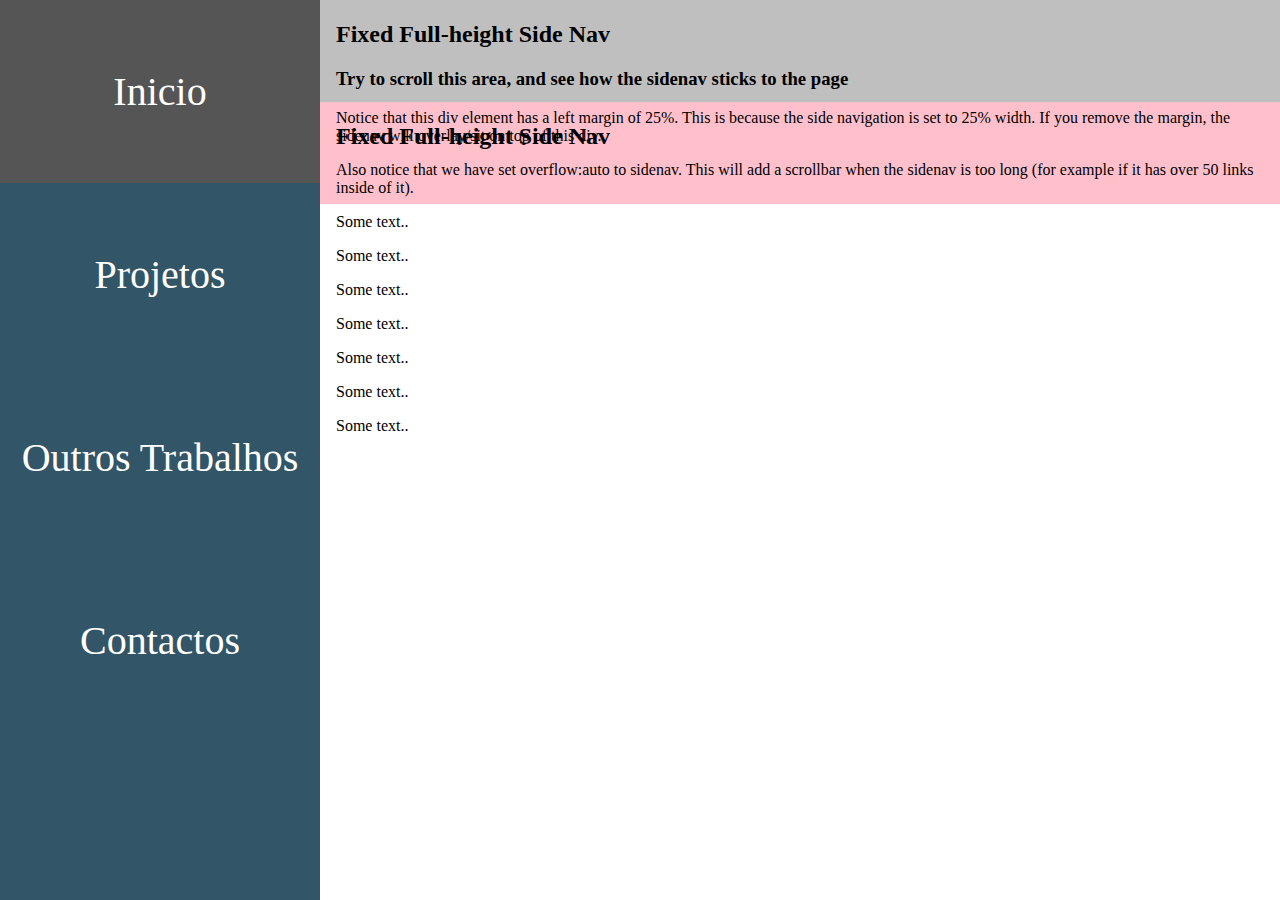
==== Porto_GGM/index.html @ 13133c14 "Teste do Conteudo" ====
<!DOCTYPE html>
<html>
<head>
    <meta charset="utf-8">
    <meta http-equiv="X-UA-Compatible">
    <meta name="viewport" content="width=device-width, initial-scale=1">

    <title>Portofolio</title>
    <link rel="stylesheet" href="PortoCSS.css">

    <link rel="icon" type="image/x-icon" href="\Portfolio_GGM\Porto_GGM\Porto_assets\Icone\Porto_Icon.ico">

    
    
</head>


    <body>

        
      
        <ul>
            <li><a href="#inicio">Inicio</a></li>
            <li><a href="#projetos">Projetos</a></li>
            <li><a href="#trabalho">Outros Trabalhos</a></li>
            <li><a href="#contactos">Contactos</a></li>
            
        </ul>

        <div>
            <h2>Fixed Full-height Side Nav</h2>
            <h3>Try to scroll this area, and see how the sidenav sticks to the page</h3>
            <p>Notice that this div element has a left margin of 25%. This is because the side navigation is set to 25% width. If you remove the margin, the sidenav will overlay/sit on top of this div.</p>
            <p>Also notice that we have set overflow:auto to sidenav. This will add a scrollbar when the sidenav is too long (for example if it has over 50 links inside of it).</p>
            <p>Some text..</p>
            <p>Some text..</p>
            <p>Some text..</p>
            <p>Some text..</p>
            <p>Some text..</p>
            <p>Some text..</p>
            <p>Some text..</p>

          </div>




          <div id="Ola">
            <h2>Fixed Full-height Side Nav</h2>
            

          </div>

          <!-- <div class="flex-container">
            <div>doajdadjjjjjjjjjjjjjjjjjjjjjjjjjjjjjjjjjjjjjjjjjjjjjj
                
                

            </div>
            <div>2</div>
            <div>3</div>  
          </div> -->
          



    </body>

</html>
---- Porto_GGM/PortoCSS.css ----
body {
    margin: 0;
  }
  

ul {
    list-style-type: none;
    margin: 0;
    padding: 0;
    width: 25%;
    background-color: #325567;
    position: fixed; 
    height: 110%; 
    overflow: auto;
  }
  
  li{
size: 1000px;

  }

  li a {
    display: block;
    color: #ffffff;
    padding: 68px 16px;
    text-decoration: none;
    font-family: 'Azonix';
    font-size: 40px;
    text-align: center;
    /* width: 200px;
    height: 150px; */
    
  }
  

  li a:hover:not(.active) {
    background-color: #555;
    color: white;
  }

  div {
    margin-left:25%;
    padding:1px 16px;
    height:100px;
    background-color: #bfbfbf;


  }

  #Ola{
    background-color: pink;
    
      z-index: 9;
      
      
    
  }


  
/* .flex-container {
  

    display: flex; 
  justify-content: center;
  align-items: center;
   height: 200px; 
  
    
  display: flex;
  flex-direction: column;
}

.flex-container > div {
  background-color: #f1f1f1;
  width: 700px;
  height: 300px;
  margin: 10px;
  text-align: center;
  line-height: 75px;
  font-size: 30px;
}

 */
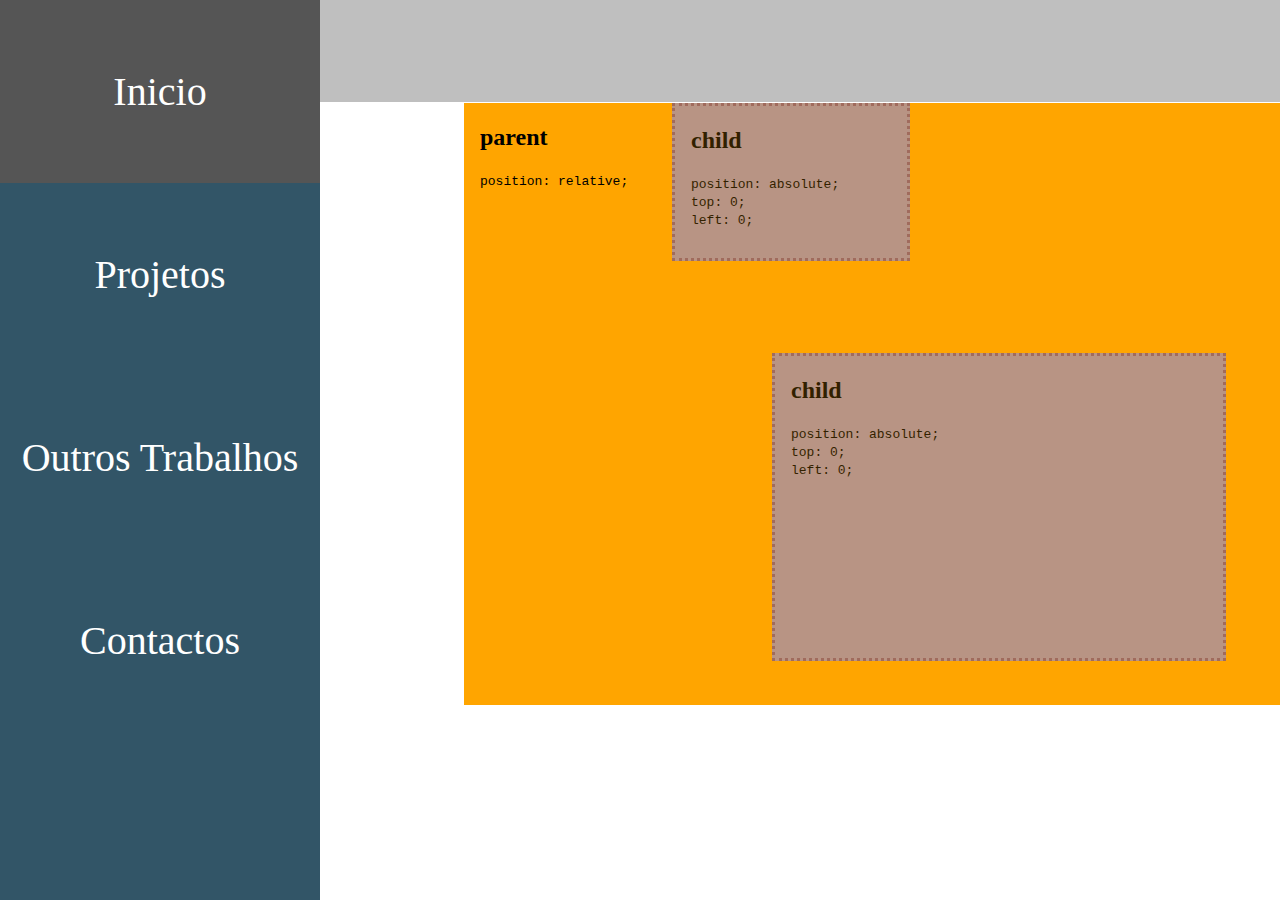
==== commit d8fbe2bb: "Nada de especial" ====
--- a/Porto_GGM/index.html
+++ b/Porto_GGM/index.html
@@ -28,6 +28,32 @@
         </ul>
 
         <div>
+
+          <div class="parent">
+            <h2>parent</h2>
+            <code>position: relative;</code>
+            <div class="child">
+              <h2>child</h2>
+                <code>position: absolute;</code><br>
+                <code>top: 0;</code><br>
+                <code>left: 0;</code><br>
+            </div>
+            
+            <div class="child-2">
+              <h2>child</h2>
+                <code>position: absolute;</code><br>
+                <code>top: 0;</code><br>
+                <code>left: 0;</code><br>
+            </div>
+
+
+
+
+            
+          
+          </div>
+            
+          <!-- </div>
             <h2>Fixed Full-height Side Nav</h2>
             <h3>Try to scroll this area, and see how the sidenav sticks to the page</h3>
             <p>Notice that this div element has a left margin of 25%. This is because the side navigation is set to 25% width. If you remove the margin, the sidenav will overlay/sit on top of this div.</p>
@@ -50,7 +76,7 @@
             
 
           </div>
-
+ -->
           <!-- <div class="flex-container">
             <div>doajdadjjjjjjjjjjjjjjjjjjjjjjjjjjjjjjjjjjjjjjjjjjjjjj
                 
--- a/Porto_GGM/PortoCSS.css
+++ b/Porto_GGM/PortoCSS.css
@@ -57,6 +57,57 @@
   }
 
 
+  .child {
+    opacity: 0.8;
+    height: 150px;
+    background: #a790a5;
+    border: 3px dotted #895d75;
+    width: 200px;
+    position: absolute;
+    top: 0;
+    left: 0;
+  }
+  
+
+  .child-2 {
+    opacity: 0.8;
+    height: 300px;
+    background: #a790a5;
+    border: 3px dotted #895d75;
+    position: absolute;
+    top: 250px;
+    left: 100px;
+    width: 50%;
+    bottom: 10px;
+  }
+  
+  .parent {
+    position: absolute;
+    background: orange;
+    width: 800px;
+    margin: 8vw 10vw;
+    height: 600px;
+    border: 5px #895d75;
+  }
+
+
+
+
+
+
+
+
+
+
+
+
+
+
+
+
+
+
+
   
 /* .flex-container {
   
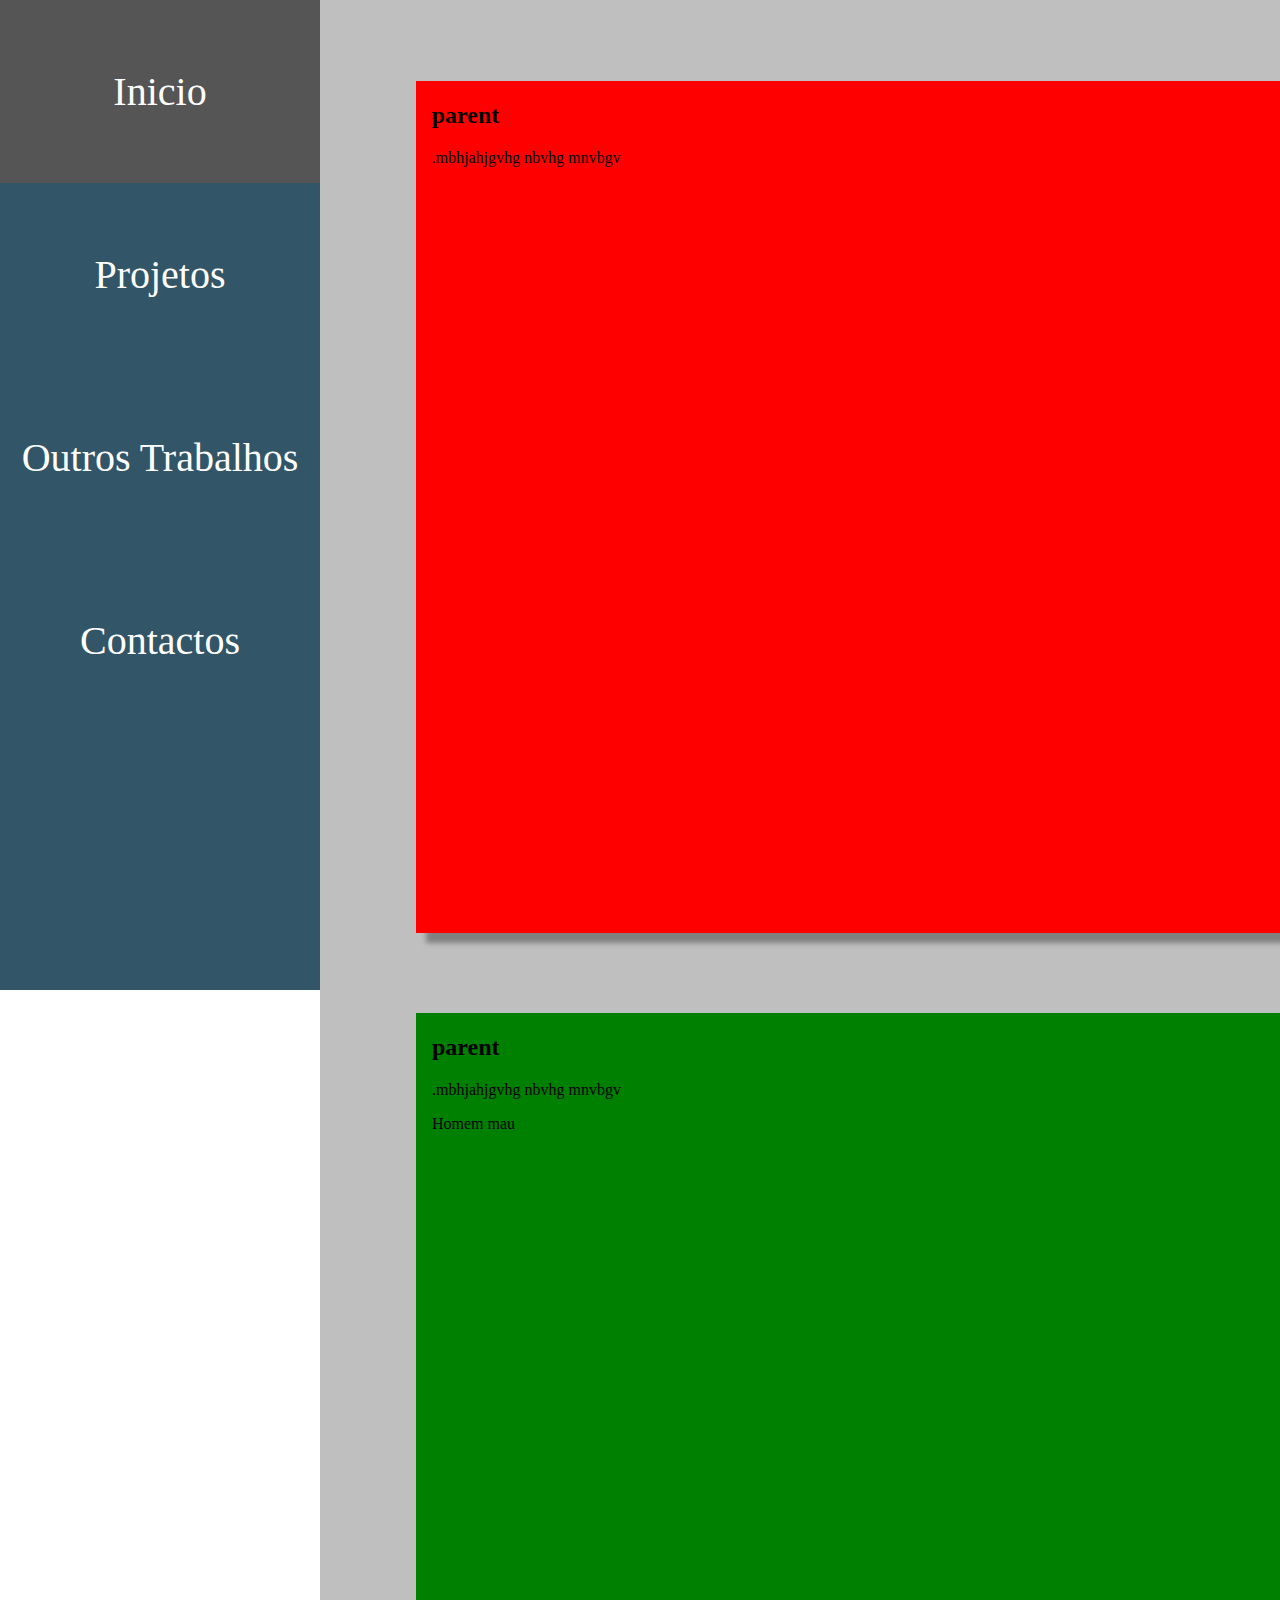
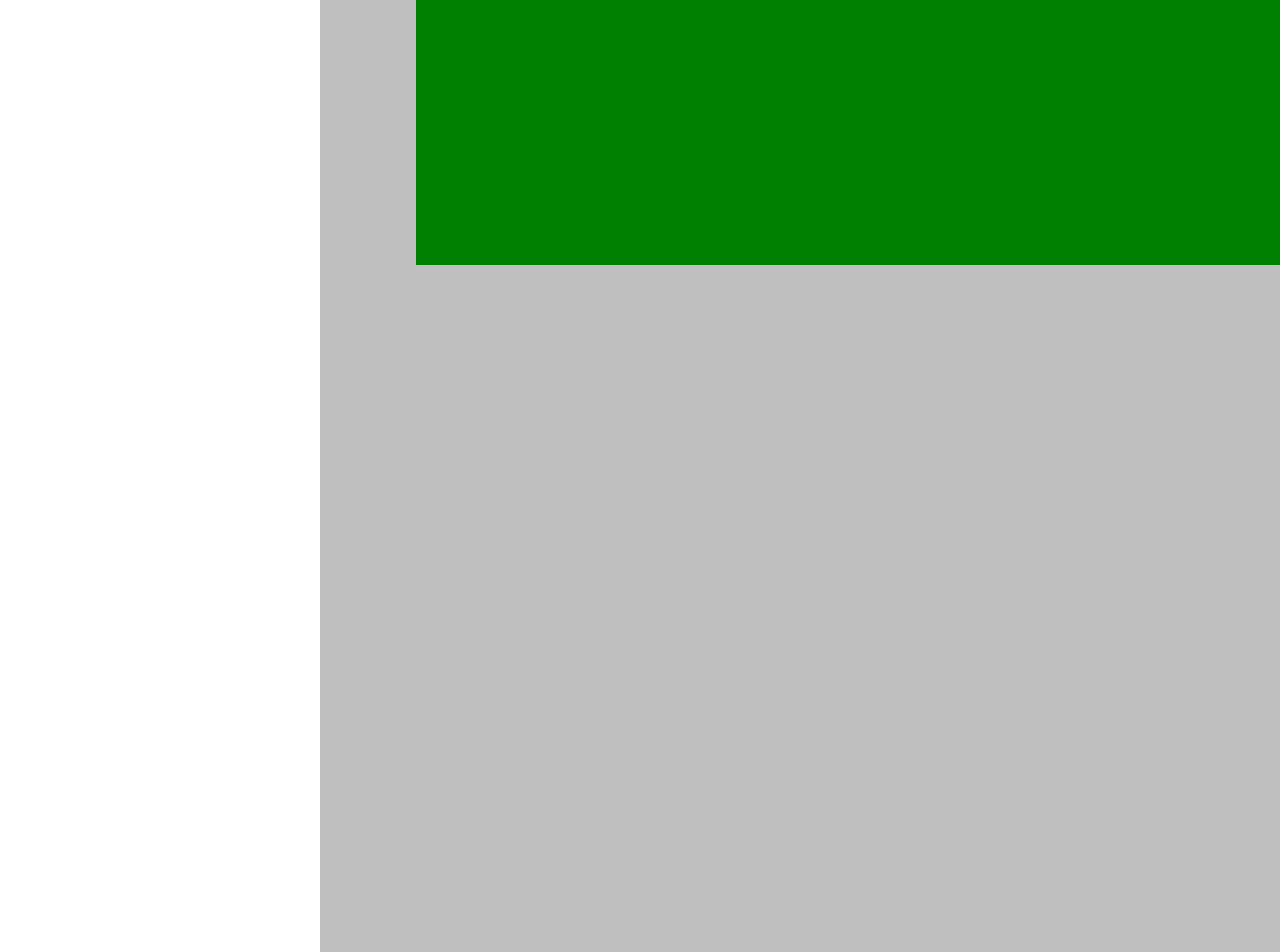
==== commit b0e5a19f: "conclusão de um tarefa" ====
--- a/Porto_GGM/index.html
+++ b/Porto_GGM/index.html
@@ -27,32 +27,56 @@
             
         </ul>
 
-        <div>
+        <div>  <!-- fundo do lado direito -->
 
           <div class="parent">
             <h2>parent</h2>
-            <code>position: relative;</code>
-            <div class="child">
-              <h2>child</h2>
-                <code>position: absolute;</code><br>
-                <code>top: 0;</code><br>
-                <code>left: 0;</code><br>
+
+          
+            
+            
+            <p> .mbhjahjgvhg nbvhg mnvbgv</p>
+        
+                
+          </div>
+          
+
+          <div id="campo">
+            <h2>parent</h2>
+
+            
+
+
+
+
+            <p> .mbhjahjgvhg nbvhg mnvbgv</p>
+            <p>Homem mau</p>
+
+
+
+        
+  
             </div>
-            
-            <div class="child-2">
-              <h2>child</h2>
-                <code>position: absolute;</code><br>
-                <code>top: 0;</code><br>
-                <code>left: 0;</code><br>
-            </div>
+
+
+
+
+
+
+
+
+
+
+
+          </div>
 
 
 
 
             
           
-          </div>
-            
+
+
           <!-- </div>
             <h2>Fixed Full-height Side Nav</h2>
             <h3>Try to scroll this area, and see how the sidenav sticks to the page</h3>
@@ -88,8 +112,9 @@
           </div> -->
           
 
+      
+
 
 
     </body>
-
 </html>
--- a/Porto_GGM/PortoCSS.css
+++ b/Porto_GGM/PortoCSS.css
@@ -41,9 +41,8 @@
   div {
     margin-left:25%;
     padding:1px 16px;
-    height:100px;
+    height: 2550px;
     background-color: #bfbfbf;
-
 
   }
 
@@ -82,19 +81,30 @@
   }
   
   .parent {
-    position: absolute;
-    background: orange;
-    width: 800px;
-    margin: 8vw 10vw;
-    height: 600px;
+    position: relative;
+    background: red;
+    width: 1200px;
+    margin: 80px 80px;
+    height: 850px;
     border: 5px #895d75;
+    box-shadow: 10px 10px 5px grey;
   }
 
 
 
 
+#campo{
+  
+  position: relative;
+    background: green;
+    width: 1200px;
+    margin: 80px 80px;
+    height: 850px;
+    border: 5px #895d75;
 
 
+
+}
 
 
 
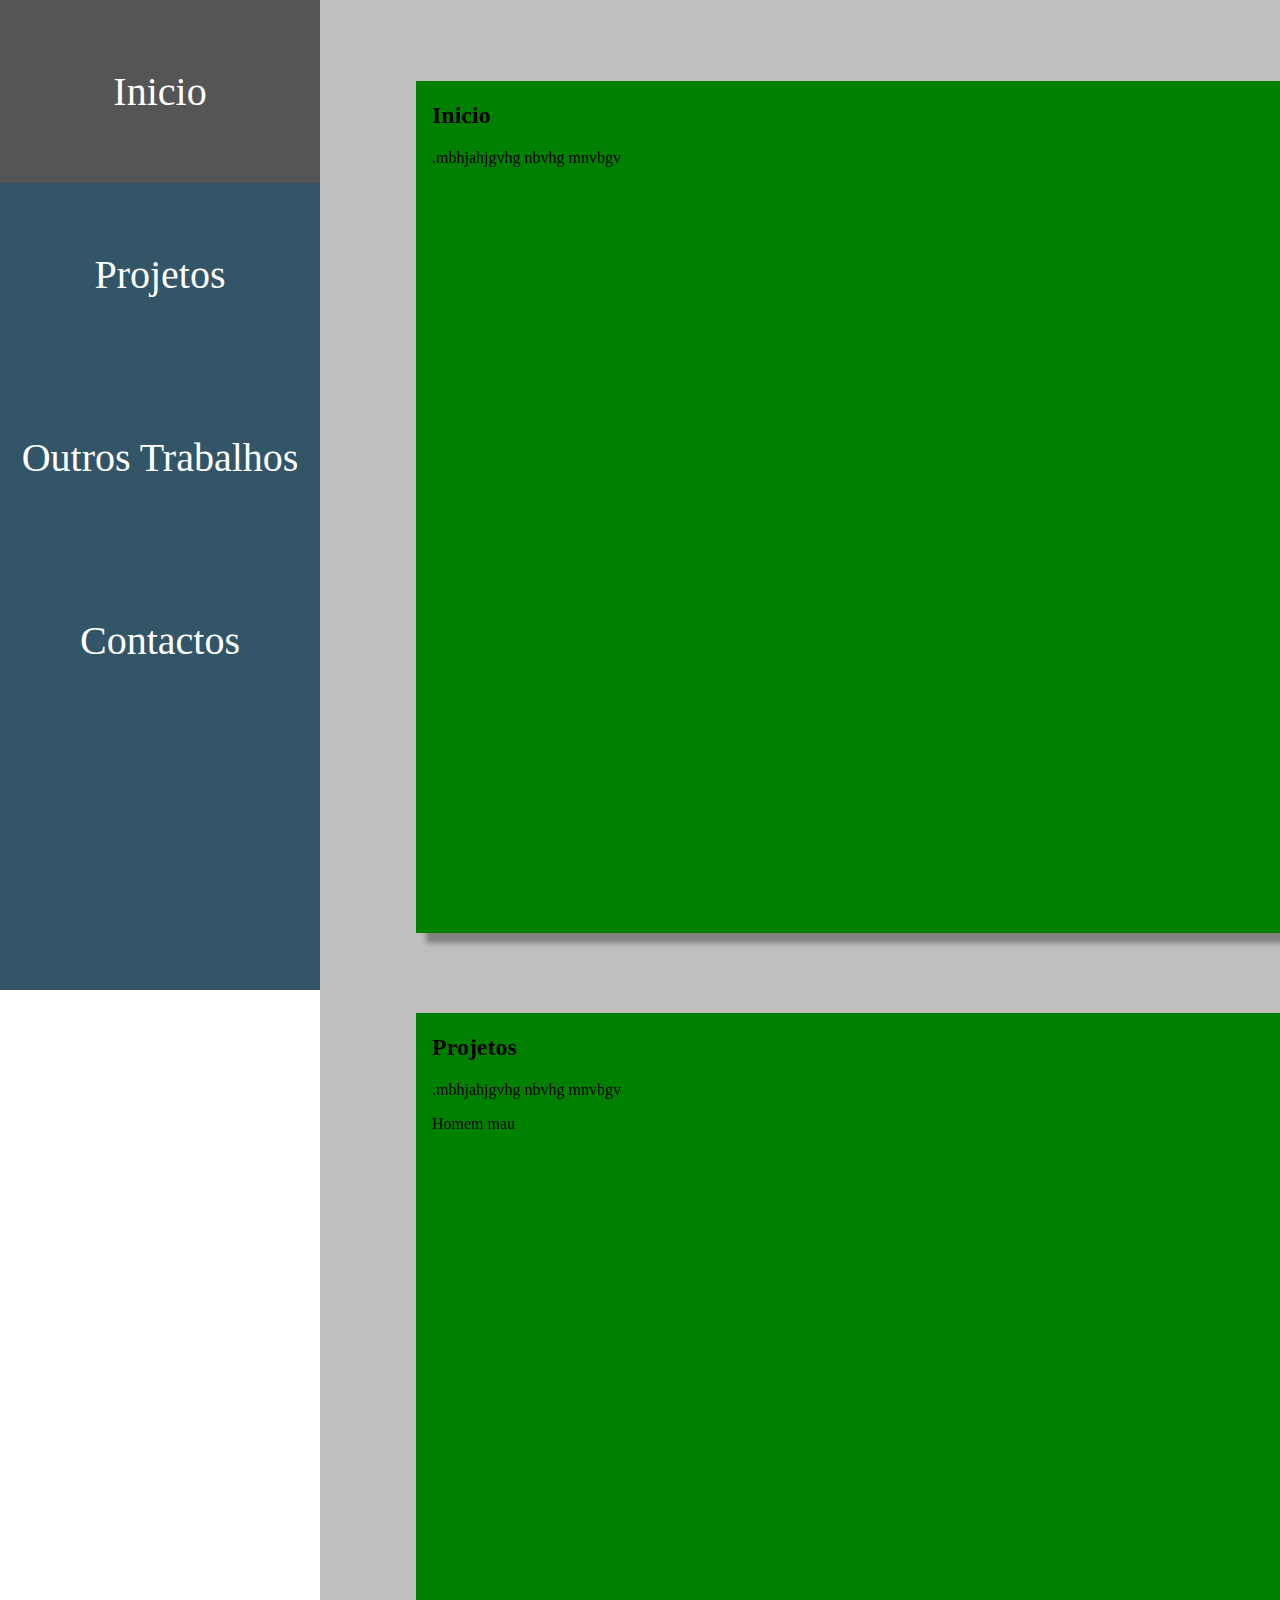
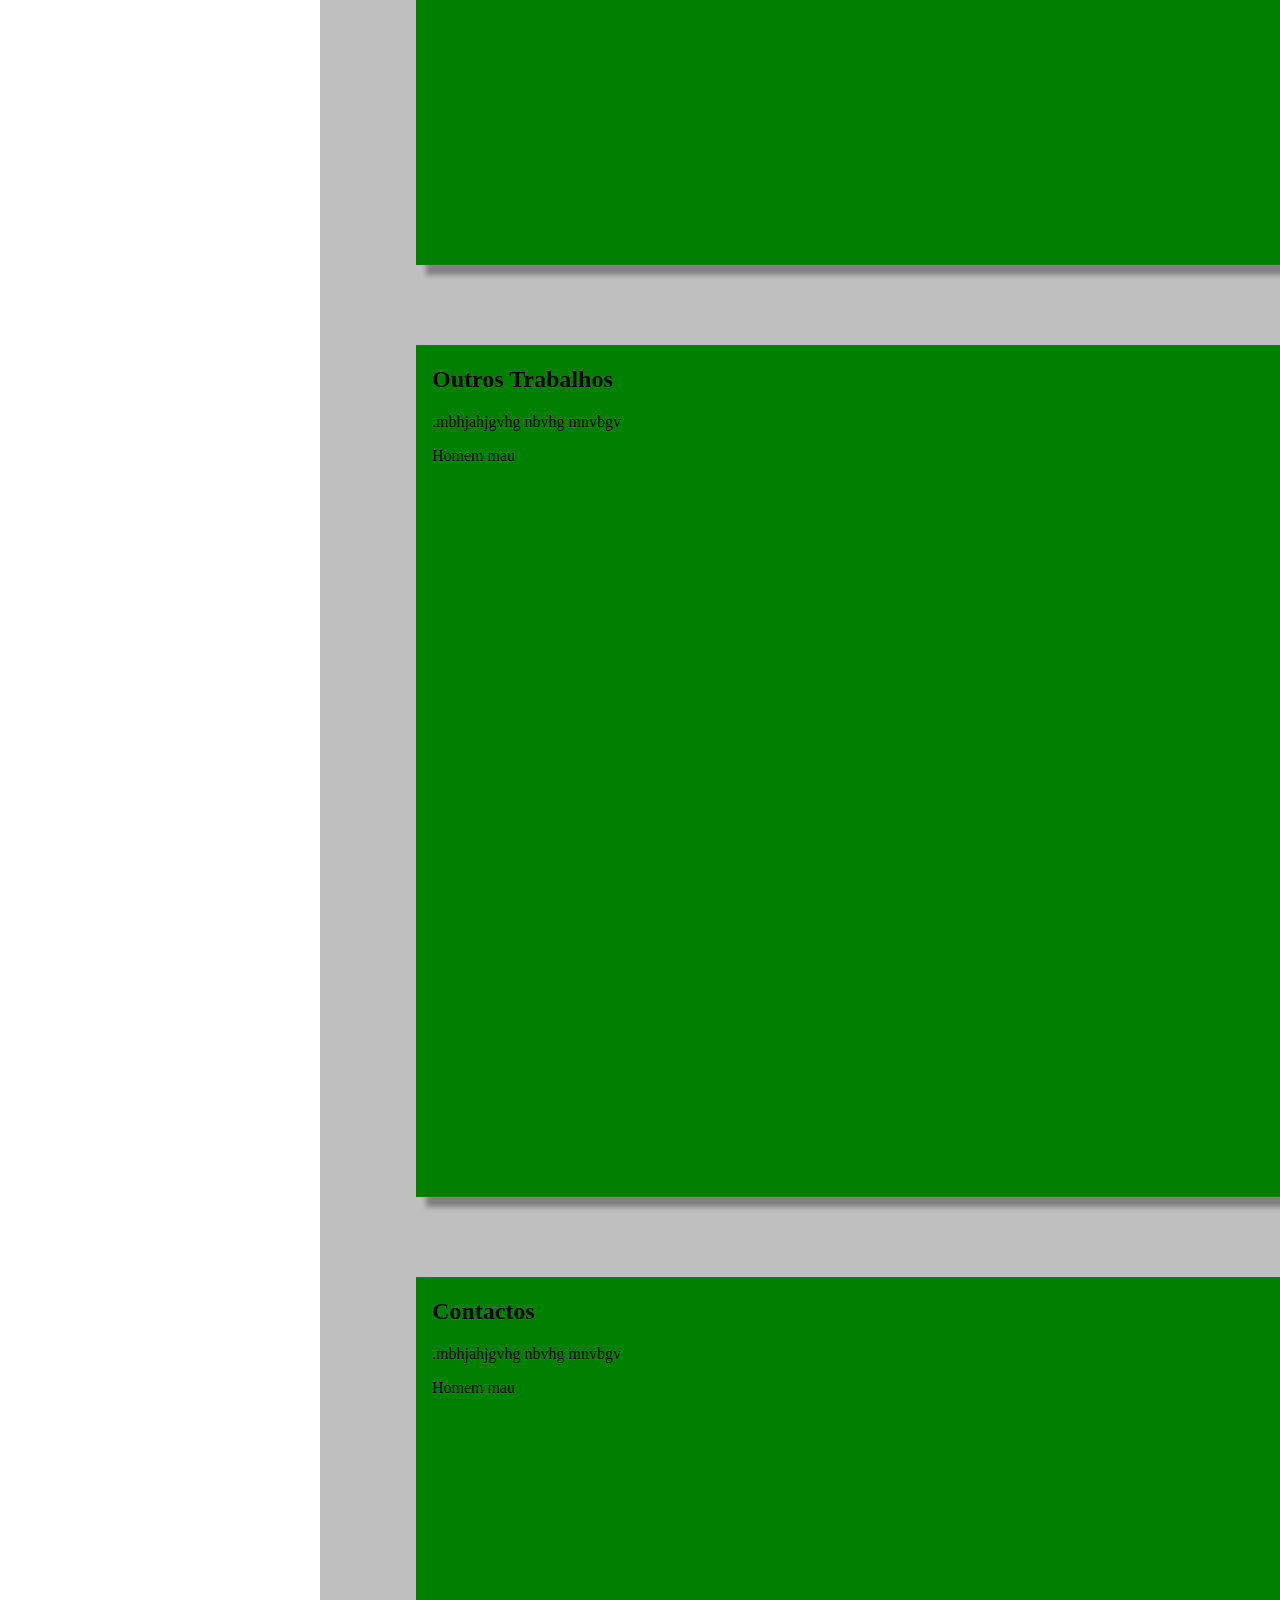
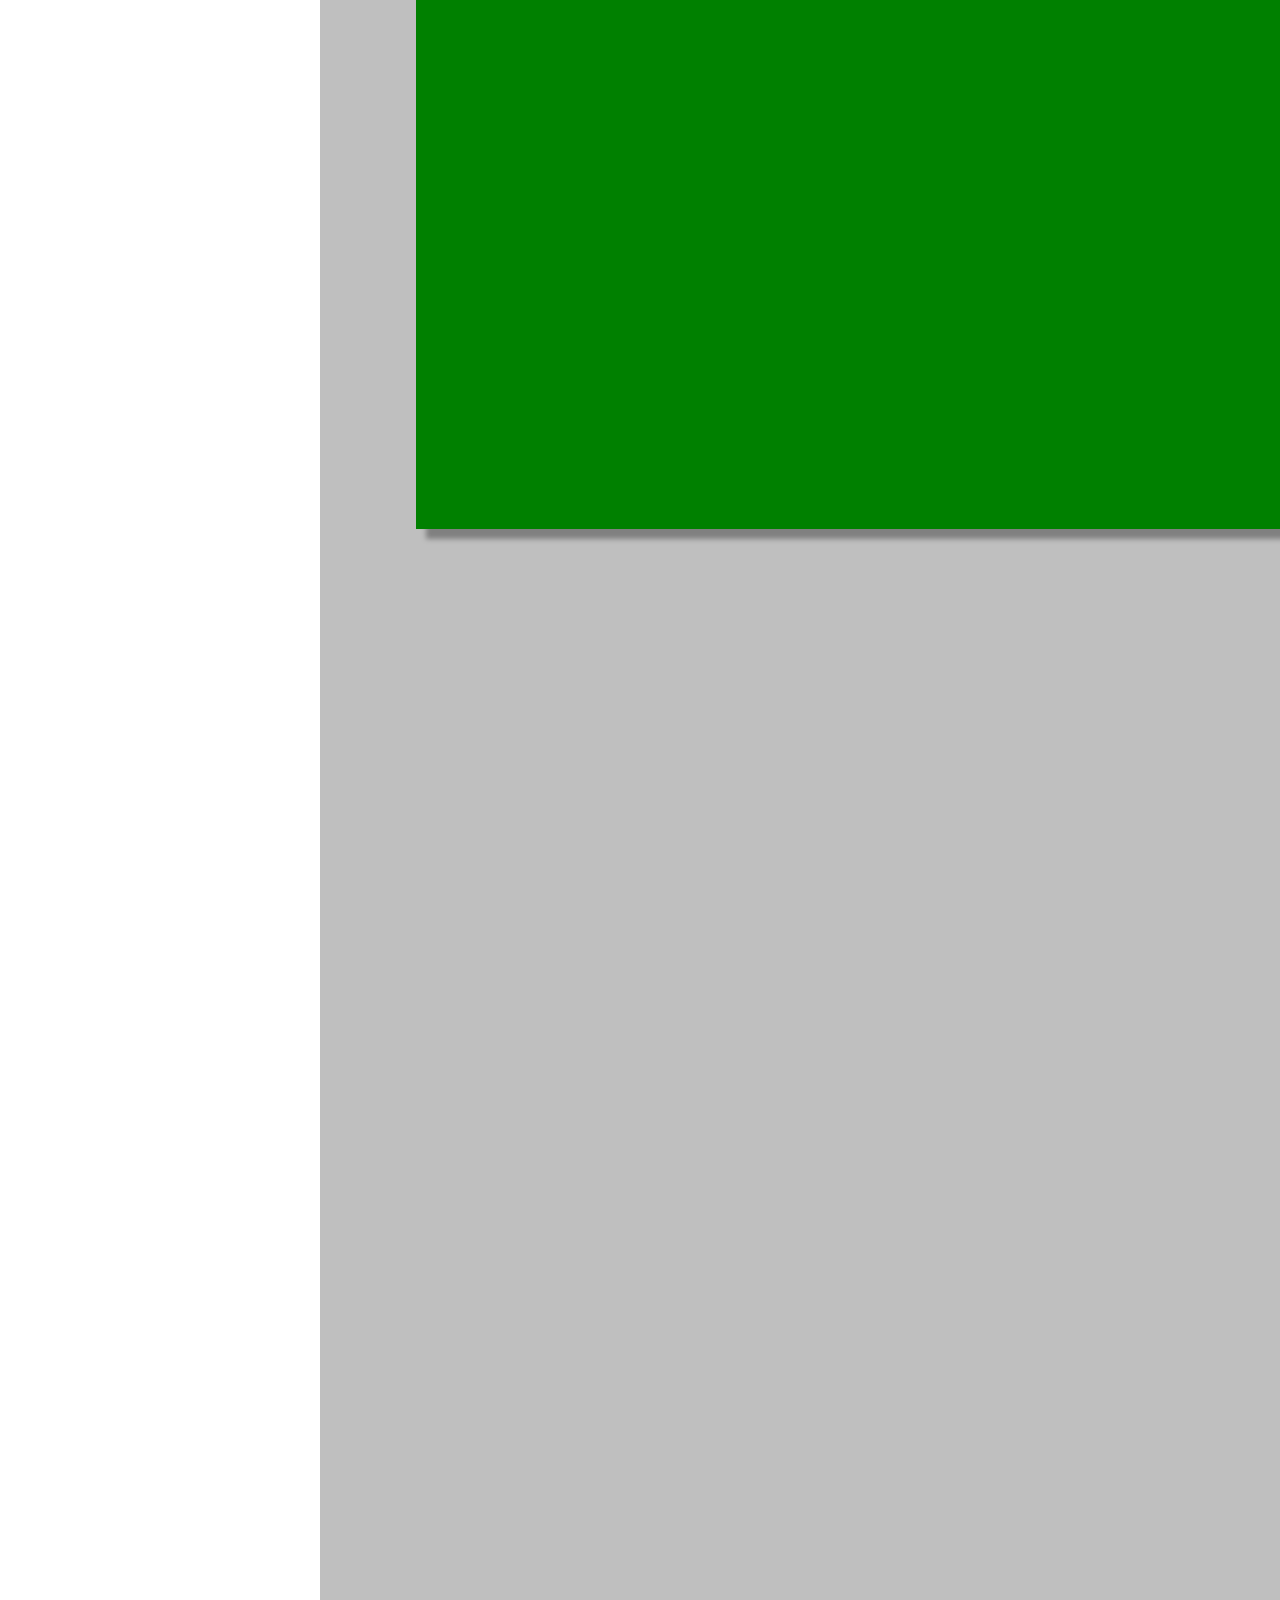
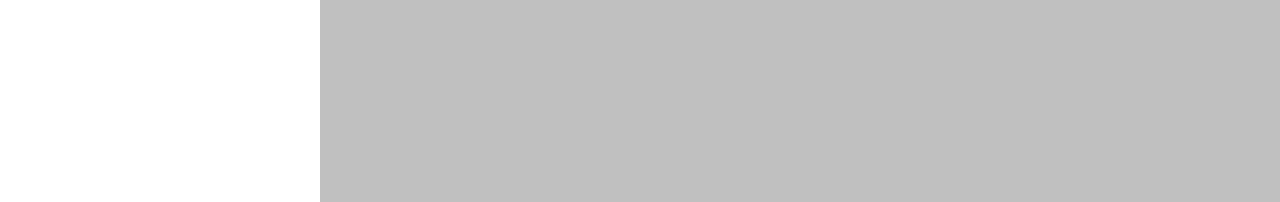
==== commit c752720b: "mudanças e testes" ====
--- a/Porto_GGM/index.html
+++ b/Porto_GGM/index.html
@@ -17,32 +17,46 @@
 
     <body>
 
-        
-      
+
+
         <ul>
-            <li><a href="#inicio">Inicio</a></li>
-            <li><a href="#projetos">Projetos</a></li>
-            <li><a href="#trabalho">Outros Trabalhos</a></li>
-            <li><a href="#contactos">Contactos</a></li>
+            <li><a href="#campo">Inicio</a></li>
+            <li><a href="#campo2">Projetos</a></li>
+            <li><a href="#campo3">Outros Trabalhos</a></li>
+            <li><a href="#campo4">Contactos</a></li>
             
         </ul>
 
+
+
+        
+   
+
         <div>  <!-- fundo do lado direito -->
 
-          <div class="parent">
-            <h2>parent</h2>
-
+        <!--   <img src="D:\Portfolio_GGM\Porto_GGM\Porto_assets\Imagem\fundo.jpg" alt="HTML5 Icon" style="width:1280px;height:1280px;">
+ -->
+
+
+          <div id="campo">
+
+            <h2>Inicio</h2>
+
+            
+            
+            <p> .mbhjahjgvhg nbvhg mnvbgv</p>
+
+
+            
+
+
+        
+                
+          </div>
           
-            
-            
-            <p> .mbhjahjgvhg nbvhg mnvbgv</p>
-        
-                
-          </div>
-          
-
-          <div id="campo">
-            <h2>parent</h2>
+
+          <div id="campo2">
+            <h2>Projetos</h2>
 
             
 
@@ -56,26 +70,66 @@
 
         
   
-            </div>
-
-
-
-
-
-
-
-
-
-
-
-          </div>
-
-
-
-
-            
+          </div>
+
+
+
+            
+          <div id="campo3">
+            <h2>Outros Trabalhos</h2>
+
+            
+
+
+
+
+            <p> .mbhjahjgvhg nbvhg mnvbgv</p>
+            <p>Homem mau</p>
+
+
+
+        
+  
+            </div>
+
+            <div id="campo3">
+              <h2>Contactos</h2>
+  
+              
+  
+  
+  
+  
+              <p> .mbhjahjgvhg nbvhg mnvbgv</p>
+              <p>Homem mau</p>
+  
+  
+  
           
-
+    
+              </div>
+
+
+
+
+
+
+
+
+
+
+
+
+
+
+          </div>
+
+
+
+
+            
+          
+         
 
           <!-- </div>
             <h2>Fixed Full-height Side Nav</h2>
@@ -94,7 +148,6 @@
 
 
 
-
           <div id="Ola">
             <h2>Fixed Full-height Side Nav</h2>
             
@@ -110,11 +163,60 @@
             <div>2</div>
             <div>3</div>  
           </div> -->
-          
-
-      
+          <!-- 
+            <div class="gallery">
+              <a target="_blank" href="img_5terre.jpg">
+                <img src="D:\Portfolio_GGM\Porto_GGM\Porto_assets\Imagem\fundo.jpg" alt="Cinque Terre" width="600" height="400">
+              </a>
+            </div>
+            <div class="gallery">
+              <a target="_blank" href="img_5terre.jpg">
+                <img src="D:\Portfolio_GGM\Porto_GGM\Porto_assets\Imagem\fundo.jpg" alt="Cinque Terre" width="600" height="400">
+              </a>
+            </div>
+            
+            <div class="gallery">
+              <a target="_blank" href="img_5terre.jpg">
+                <img src="D:\Portfolio_GGM\Porto_GGM\Porto_assets\Imagem\fundo.jpg" alt="Cinque Terre" width="600" height="400">
+              </a>
+            </div> -->
+            
+
+            <script src="D:\Portfolio_GGM\Porto_GGM\Porto_assets\jquery-1.11.3.min.js"></script> 
+            <script src="D:\Portfolio_GGM\Porto_GGM\Porto_assets\jquery.singlePageNav.min.js"></script> 
+            
+            <script>     
+       
+              $(document).ready(function(){
+  
+                  // Single page nav
+                  $('.tm-main-nav').singlePageNav({
+                    'currentClass' : "active",
+                    offset : 20
+                });
+         
+              });
+          </script> 
+
+
+
+
+
+
+
+
+
 
 
 
     </body>
 </html>
+
+
+
+
+
+
+
+
+
--- a/Porto_GGM/PortoCSS.css
+++ b/Porto_GGM/PortoCSS.css
@@ -30,6 +30,7 @@
     /* width: 200px;
     height: 150px; */
     
+    
   }
   
 
@@ -38,10 +39,10 @@
     color: white;
   }
 
-  div {
+  div  {
     margin-left:25%;
     padding:1px 16px;
-    height: 2550px;
+    height: 5000px;
     background-color: #bfbfbf;
 
   }
@@ -58,10 +59,10 @@
 
   .child {
     opacity: 0.8;
-    height: 150px;
+    height: 550px;
     background: #a790a5;
     border: 3px dotted #895d75;
-    width: 200px;
+    width: 500px;
     position: absolute;
     top: 0;
     left: 0;
@@ -79,6 +80,8 @@
     width: 50%;
     bottom: 10px;
   }
+
+
   
   .parent {
     position: relative;
@@ -91,8 +94,7 @@
   }
 
 
-
-
+  
 #campo{
   
   position: relative;
@@ -102,17 +104,144 @@
     height: 850px;
     border: 5px #895d75;
 
-
-
-}
-
-
-
-
-
-
-
-
+    box-shadow: 10px 10px 5px grey;
+
+}
+
+
+
+#campo2{
+  
+  position: relative;
+    background: green;
+    width: 1200px;
+    margin: 80px 80px;
+    height: 850px;
+    border: 5px #895d75;
+
+    box-shadow: 10px 10px 5px grey;
+
+}
+
+#campo3{
+  
+  position: relative;
+    background: green;
+    width: 1200px;
+    margin: 80px 80px;
+    height: 850px;
+    border: 5px #895d75;
+    box-shadow: 10px 10px 5px grey;
+
+
+}
+
+
+
+#campo4{
+  
+  position: relative;
+    background: green;
+    width: 1200px;
+    margin: 80px 80px;
+    height: 850px;
+    border: 5px #895d75;
+
+    box-shadow: 10px 10px 5px grey;
+
+}
+
+
+
+
+
+/* 
+div.gallery {
+  margin: 5px;
+  border: 10px solid rgb(138, 51, 99);
+  float: center;
+  width: 45%;
+  height: auto;
+}
+
+div.gallery:hover {
+  border: 1px solid #777;
+}
+
+div.gallery img {
+  width: 45%;
+  height: auto;
+}
+ */
+
+
+
+
+
+
+/* img{
+
+
+  width: 100%;
+  height:50%;
+
+
+}
+
+ */
+
+
+
+
+
+
+
+
+
+
+
+
+
+
+
+
+
+
+
+
+
+/* 
+.tm-left-right-container {
+   width: 100%; 
+  }
+
+
+
+
+
+
+  @media (min-width: 992px) {
+
+
+    .tm-right-column {
+      float: right;
+      width: 70%;
+    }
+
+
+  }
+
+
+
+@media (min-width: 1800px) {
+
+  .tm-left-right-container {
+    width: 100%;
+}
+
+} */
+
+   
 
 
 
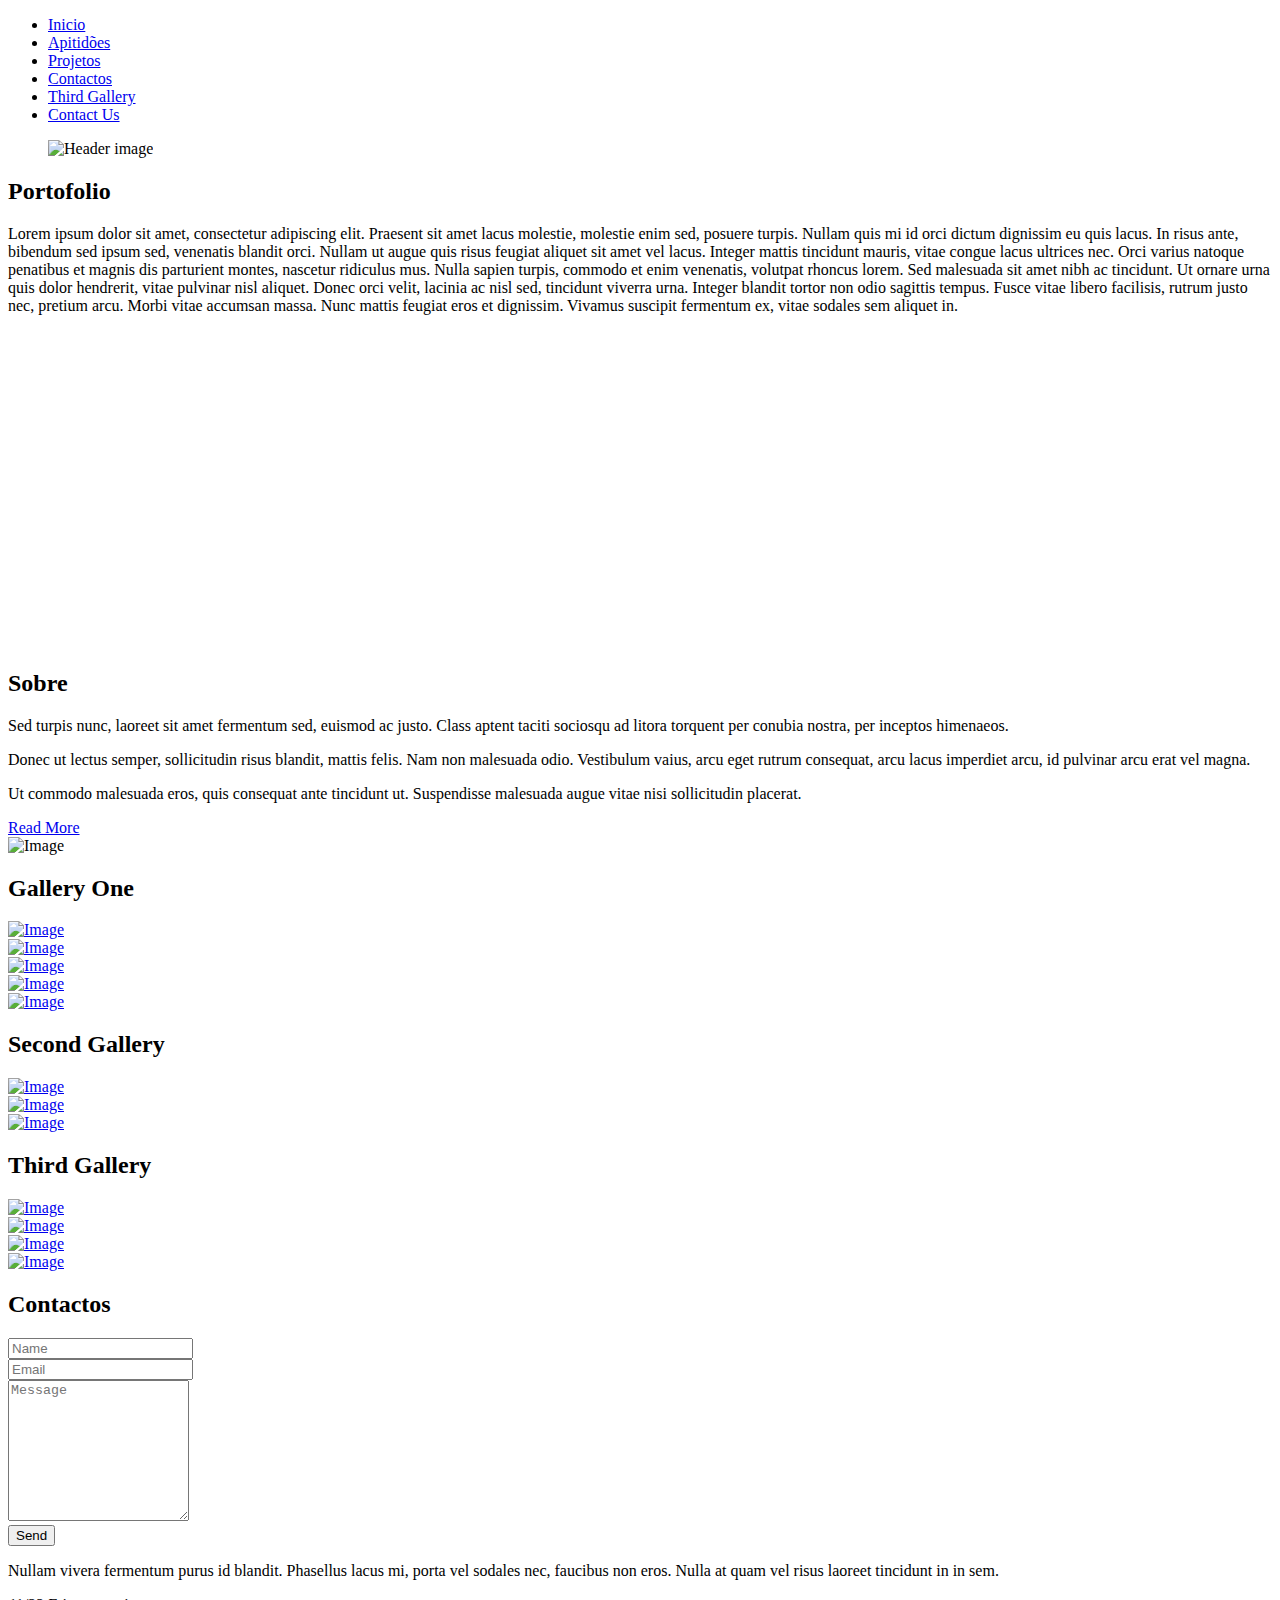
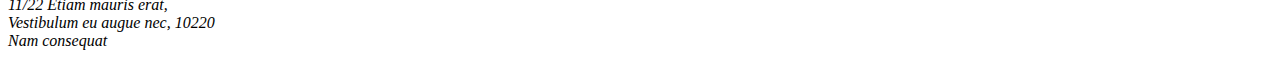
==== commit e2a086ef: "." ====
--- a/Porto_GGM/index.html
+++ b/Porto_GGM/index.html
@@ -2,221 +2,242 @@
 <html>
 <head>
     <meta charset="utf-8">
-    <meta http-equiv="X-UA-Compatible">
+    <meta http-equiv="X-UA-Compatible" content="IE=edge">
     <meta name="viewport" content="width=device-width, initial-scale=1">
 
     <title>Portofolio</title>
-    <link rel="stylesheet" href="PortoCSS.css">
-
     <link rel="icon" type="image/x-icon" href="\Portfolio_GGM\Porto_GGM\Porto_assets\Icone\Porto_Icon.ico">
-
     
-    
+<!--
+Neaty HTML Template
+http://www.templatemo.com/tm-501-neaty
+-->
+    <!-- load stylesheets -->
+    <link rel="stylesheet" href="https://fonts.googleapis.com/css?family=Open+Sans:300,400">  <!-- Google web font "Open Sans" -->
+    <link href="https://fonts.googleapis.com/css2?family=Montserrat&display=swap" rel="stylesheet">
+    <link rel="stylesheet" href="css/bootstrap.min.css">                                      <!-- Bootstrap style -->
+    <link rel="stylesheet" href="css/magnific-popup.css">                                <!-- Magnific pop up style, http://dimsemenov.com/plugins/magnific-popup/ -->
+    <link rel="stylesheet" href="css/templatemo-style.css">                                   <!-- Templatemo style -->
+
+    <!-- HTML5 shim and Respond.js for IE8 support of HTML5 elements and media queries -->
+    <!-- WARNING: Respond.js doesn't work if you view the page via file:// -->
+        <!--[if lt IE 9]>
+          <script src="https://oss.maxcdn.com/html5shiv/3.7.2/html5shiv.min.js"></script>
+          <script src="https://oss.maxcdn.com/respond/1.4.2/respond.min.js"></script>
+          <![endif]-->
 </head>
-
-
-    <body>
-
-
-
-        <ul>
-            <li><a href="#campo">Inicio</a></li>
-            <li><a href="#campo2">Projetos</a></li>
-            <li><a href="#campo3">Outros Trabalhos</a></li>
-            <li><a href="#campo4">Contactos</a></li>
-            
-        </ul>
-
-
-
-        
-   
-
-        <div>  <!-- fundo do lado direito -->
-
-        <!--   <img src="D:\Portfolio_GGM\Porto_GGM\Porto_assets\Imagem\fundo.jpg" alt="HTML5 Icon" style="width:1280px;height:1280px;">
- -->
-
-
-          <div id="campo">
-
-            <h2>Inicio</h2>
-
-            
-            
-            <p> .mbhjahjgvhg nbvhg mnvbgv</p>
-
-
-            
-
-
-        
+    <body>        
+        <div class="container">
+            <div class="row">
+                <div class="tm-left-right-container">
+                    <!-- Left column: logo and menu -->
+                    <div class="tm-blue-bg tm-left-column"> 
+
+                        <!-- <div class="tm-logo-div text-xs-center">
+                            <img src="\Portfolio_GGM\Porto_GGM\Porto_assets\Icone\Porto_Icon.ico" alt="Logo">
+                            <h1 class="tm-site-name">Portofolio</h1>
+                        </div> -->
+
+                        <nav class="tm-main-nav">
+                            <ul class="tm-main-nav-ul">
+                                <li class="tm-nav-item">
+                                    <a href="#welcome" class="tm-nav-item-link">Inicio</a>
+                                </li>
+                                <li class="tm-nav-item">
+                                    <a href="#about" class="tm-nav-item-link">Apitidões</a>
+                                </li>
+                                <li class="tm-nav-item">
+                                    <a href="#galleryone" class="tm-nav-item-link">Projetos</a>
+                                </li>
+                                <li class="tm-nav-item">
+                                    <a href="#secondgallery" class="tm-nav-item-link">Contactos</a>
+                                </li>
+                                <li class="tm-nav-item">
+                                    <a href="#thirdgallery" class="tm-nav-item-link">Third Gallery</a>
+                                </li>
+                                <li class="tm-nav-item">
+                                    <a href="#contact" class="tm-nav-item-link">Contact Us</a>
+                                </li>
+                            </ul>
+                        </nav>                                         
+                    </div> <!-- Left column: logo and menu -->
+                    
+                    <!-- Right column: content -->
+                    <div class="tm-right-column">
+                        <figure>
+                            <img src="D:\Portfolio_GGM\Porto_GGM\Porto_assets\Imagem\fundo.jpg" alt="Header image" class="img-fluid">    
+                        </figure>
+
+                        <div class="tm-content-div">
+                            <!-- Welcome section -->
+                            <section id="welcome" class="tm-section">
+                                <header>
+                                    <h2 class="tm-blue-text tm-welcome-title tm-margin-b-45">Portofolio</h2>
+                                </header>
+                                    <p>Lorem ipsum dolor sit amet, consectetur adipiscing elit. Praesent sit amet lacus molestie, molestie enim sed, posuere turpis. Nullam quis mi id orci dictum dignissim eu quis lacus. In risus ante, bibendum sed ipsum sed, venenatis blandit orci. Nullam ut augue quis risus feugiat aliquet sit amet vel lacus. Integer mattis tincidunt mauris, vitae congue lacus ultrices nec. Orci varius natoque penatibus et magnis dis parturient montes, nascetur ridiculus mus. Nulla sapien turpis, commodo et enim venenatis, volutpat rhoncus lorem. Sed malesuada sit amet nibh ac tincidunt. Ut ornare urna quis dolor hendrerit, vitae pulvinar nisl aliquet. Donec orci velit, lacinia ac nisl sed, tincidunt viverra urna. Integer blandit tortor non odio sagittis tempus. Fusce vitae libero facilisis, rutrum justo nec, pretium arcu. Morbi vitae accumsan massa. Nunc mattis feugiat eros et dignissim. Vivamus suscipit fermentum ex, vitae sodales sem aliquet in.</p>           
+                                <iframe width="560" height="315" src="https://www.youtube.com/embed/yL7IRngzIdk" title="YouTube video player" frameborder="0" allow="accelerometer; autoplay; clipboard-write; encrypted-media; gyroscope; picture-in-picture" allowfullscreen></iframe>
+           
+           
+                            </section>
+                            <!-- About section -->
+                            <section id="about" class="tm-section">
+                                <div class="row">                                                                
+                                    <div class="col-lg-8 col-md-7 col-sm-12 col-xs-12 push-lg-4 push-md-5">
+                                        <header>
+                                            <h2 class="tm-blue-text tm-section-title tm-margin-b-45">Sobre</h2>
+                                        </header>
+                                        <p>Sed turpis nunc, laoreet sit amet fermentum sed, euismod ac justo. Class aptent taciti sociosqu ad litora torquent per conubia nostra, per inceptos himenaeos.</p>
+                                        <p>Donec ut lectus semper, sollicitudin risus blandit, mattis felis. Nam non malesuada odio. Vestibulum vaius, arcu eget rutrum consequat, arcu lacus imperdiet arcu, id pulvinar arcu erat vel magna.</p>
+                                        <p>Ut commodo malesuada eros, quis consequat ante tincidunt ut. Suspendisse malesuada augue vitae nisi sollicitudin placerat.</p>
+                                        <a href="#" class="tm-button tm-button-wide">Read More</a>  
+                                    </div>
+
+                                    <div class="col-lg-4 col-md-5 col-sm-12 col-xs-12 pull-lg-8 pull-md-7 tm-about-img-container">
+                                        <img src="img/neaty-02.jpg" alt="Image" class="img-fluid">    
+                                    </div>  
+                                </div>                            
+                            </section>  
+
+                            <!-- Gallery One section -->     
+                            <section id="galleryone" class="tm-section">
+                                <header><h2 class="tm-blue-text tm-section-title tm-margin-b-30">Gallery One</h2></header>
+                                <div class="tm-gallery-container tm-gallery-1">
+                                    <div class="tm-img-container tm-img-container-1">
+                                        <a href="img/neaty-03.jpg"><img src="img/neaty-03.jpg" alt="Image" class="img-fluid tm-img-tn"></a>    
+                                    </div>
+                                    <div class="tm-img-container tm-img-container-1">
+                                        <a href="img/neaty-04.jpg"><img src="img/neaty-04.jpg" alt="Image" class="img-fluid tm-img-tn"></a>    
+                                    </div>
+                                    <div class="tm-img-container tm-img-container-1">
+                                        <a href="img/neaty-05.jpg"><img src="img/neaty-05.jpg" alt="Image" class="img-fluid tm-img-tn"></a>    
+                                    </div>
+                                    <div class="tm-img-container tm-img-container-1">
+                                        <a href="img/neaty-06.jpg"><img src="img/neaty-06.jpg" alt="Image" class="img-fluid tm-img-tn"></a>    
+                                    </div>
+                                    <div class="tm-img-container tm-img-container-1">
+                                        <a href="img/neaty-07.jpg"><img src="img/neaty-07.jpg" alt="Image" class="img-fluid tm-img-tn"></a>    
+                                    </div>                                    
+                                </div>
+                            </section>
+
+                            <!-- Second Gallery section -->     
+                            <section id="secondgallery" class="tm-section">
+                                <header><h2 class="tm-blue-text tm-section-title tm-margin-b-30">Second Gallery</h2></header>
+                                <div class="tm-gallery-container tm-gallery-2">
+                                    <div class="tm-img-container tm-img-container-2">
+                                        <a href="img/neaty-08.jpg"><img src="img/neaty-08.jpg" alt="Image" class="img-fluid tm-img-tn"></a>    
+                                    </div>
+                                    <div class="tm-img-container tm-img-container-2">
+                                        <a href="img/neaty-09.jpg"><img src="img/neaty-09.jpg" alt="Image" class="img-fluid tm-img-tn"></a>    
+                                    </div>
+                                    <div class="tm-img-container tm-img-container-2">
+                                        <a href="img/neaty-10.jpg"><img src="img/neaty-10.jpg" alt="Image" class="img-fluid tm-img-tn"></a>    
+                                    </div>                                    
+                                </div>
+                            </section>
+
+                            <!-- Third Gallery section -->     
+                            <section id="thirdgallery" class="tm-section">
+                                <header><h2 class="tm-blue-text tm-section-title tm-margin-b-30">Third Gallery</h2></header>
+                                <div class="tm-gallery-container tm-gallery-3">
+                                    <div class="tm-img-container tm-img-container-3">
+                                        <a href="img/neaty-11.jpg"><img src="img/neaty-11.jpg" alt="Image" class="img-fluid tm-img-tn"></a>    
+                                    </div>
+                                    <div class="tm-img-container tm-img-container-3">
+                                        <a href="img/neaty-12.jpg"><img src="img/neaty-12.jpg" alt="Image" class="img-fluid tm-img-tn"></a>
+                                    </div>
+                                    <div class="tm-img-container tm-img-container-3">
+                                        <a href="img/neaty-13.jpg"><img src="img/neaty-13.jpg" alt="Image" class="img-fluid tm-img-tn"></a>
+                                    </div>
+                                    <div class="tm-img-container tm-img-container-3">
+                                        <a href="img/neaty-14.jpg"><img src="img/neaty-14.jpg" alt="Image" class="img-fluid tm-img-tn"></a>
+                                    </div>                                    
+                                </div>
+                            </section>
+
+                            <!-- Contact Us section -->
+                            <section id="contact" class="tm-section">
+                                <header><h2 class="tm-blue-text tm-section-title tm-margin-b-30">Contactos</h2></header>
+
+                                <div class="row">
+                                    <div class="col-lg-6">
+                                        <form action="#contact" method="post" class="contact-form">
+                                            <div class="form-group">
+                                                <input type="text" id="contact_name" name="contact_name" class="form-control" placeholder="Name"  required/>
+                                            </div>
+                                            <div class="form-group">
+                                                <input type="email" id="contact_email" name="contact_email" class="form-control" placeholder="Email"  required/>
+                                            </div>
+                                            <div class="form-group">
+                                                <textarea id="contact_message" name="contact_message" class="form-control" rows="9" placeholder="Message" required></textarea>
+                                            </div>                                            
+                                            <button type="submit" class="float-right tm-button">Send</button>
+                                        </form>    
+                                    </div>
+                                    
+                                    <div class="col-lg-6 tm-contact-right">
+                                        <p>
+                                        Nullam vivera fermentum purus id blandit. Phasellus lacus mi, porta vel sodales nec, faucibus non eros. Nulla at quam vel risus laoreet tincidunt in in sem.    
+                                        </p>
+                                        <address>
+                                            11/22 Etiam mauris erat,<br>
+                                            Vestibulum eu augue nec, 10220<br>
+                                            Nam consequat
+                                        </address>
+                                    </div>
+                                </div>
+                                
+                            </section>
+                            <footer>
+                               <!--  <p class="tm-copyright-p">Copyright &copy; <span class="tm-current-year">2017</span> Your Company 
+                                
+                                | Designed by TemplateMo</p> -->
+                            </footer>
+                        </div>  
+                        
+                    </div> <!-- Right column: content -->
+                </div>
+            </div> <!-- row -->
+        </div> <!-- container -->
                 
-          </div>
-          
-
-          <div id="campo2">
-            <h2>Projetos</h2>
-
-            
-
-
-
-
-            <p> .mbhjahjgvhg nbvhg mnvbgv</p>
-            <p>Homem mau</p>
-
-
-
-        
-  
-          </div>
-
-
-
-            
-          <div id="campo3">
-            <h2>Outros Trabalhos</h2>
-
-            
-
-
-
-
-            <p> .mbhjahjgvhg nbvhg mnvbgv</p>
-            <p>Homem mau</p>
-
-
-
-        
-  
-            </div>
-
-            <div id="campo3">
-              <h2>Contactos</h2>
-  
-              
-  
-  
-  
-  
-              <p> .mbhjahjgvhg nbvhg mnvbgv</p>
-              <p>Homem mau</p>
-  
-  
-  
-          
-    
-              </div>
-
-
-
-
-
-
-
-
-
-
-
-
-
-
-          </div>
-
-
-
-
-            
-          
-         
-
-          <!-- </div>
-            <h2>Fixed Full-height Side Nav</h2>
-            <h3>Try to scroll this area, and see how the sidenav sticks to the page</h3>
-            <p>Notice that this div element has a left margin of 25%. This is because the side navigation is set to 25% width. If you remove the margin, the sidenav will overlay/sit on top of this div.</p>
-            <p>Also notice that we have set overflow:auto to sidenav. This will add a scrollbar when the sidenav is too long (for example if it has over 50 links inside of it).</p>
-            <p>Some text..</p>
-            <p>Some text..</p>
-            <p>Some text..</p>
-            <p>Some text..</p>
-            <p>Some text..</p>
-            <p>Some text..</p>
-            <p>Some text..</p>
-
-          </div>
-
-
-
-          <div id="Ola">
-            <h2>Fixed Full-height Side Nav</h2>
-            
-
-          </div>
- -->
-          <!-- <div class="flex-container">
-            <div>doajdadjjjjjjjjjjjjjjjjjjjjjjjjjjjjjjjjjjjjjjjjjjjjjj
-                
-                
-
-            </div>
-            <div>2</div>
-            <div>3</div>  
-          </div> -->
-          <!-- 
-            <div class="gallery">
-              <a target="_blank" href="img_5terre.jpg">
-                <img src="D:\Portfolio_GGM\Porto_GGM\Porto_assets\Imagem\fundo.jpg" alt="Cinque Terre" width="600" height="400">
-              </a>
-            </div>
-            <div class="gallery">
-              <a target="_blank" href="img_5terre.jpg">
-                <img src="D:\Portfolio_GGM\Porto_GGM\Porto_assets\Imagem\fundo.jpg" alt="Cinque Terre" width="600" height="400">
-              </a>
-            </div>
-            
-            <div class="gallery">
-              <a target="_blank" href="img_5terre.jpg">
-                <img src="D:\Portfolio_GGM\Porto_GGM\Porto_assets\Imagem\fundo.jpg" alt="Cinque Terre" width="600" height="400">
-              </a>
-            </div> -->
-            
-
-            <script src="D:\Portfolio_GGM\Porto_GGM\Porto_assets\jquery-1.11.3.min.js"></script> 
-            <script src="D:\Portfolio_GGM\Porto_GGM\Porto_assets\jquery.singlePageNav.min.js"></script> 
-            
-            <script>     
+        <!-- load JS files -->
+        <script src="js/jquery-1.11.3.min.js"></script>             <!-- jQuery (https://jquery.com/download/) -->
+        <script src="js/jquery.magnific-popup.min.js"></script>     <!-- Magnific pop-up (http://dimsemenov.com/plugins/magnific-popup/) -->
+        <script src="js/jquery.singlePageNav.min.js"></script>      <!-- Single Page Nav (https://github.com/ChrisWojcik/single-page-nav) -->
+        <script>     
        
-              $(document).ready(function(){
-  
-                  // Single page nav
-                  $('.tm-main-nav').singlePageNav({
+            $(document).ready(function(){
+
+                // Single page nav
+                $('.tm-main-nav').singlePageNav({
                     'currentClass' : "active",
                     offset : 20
                 });
-         
-              });
-          </script> 
-
-
-
-
-
-
-
-
-
-
-
-
-    </body>
-</html>
-
-
-
-
-
-
-
-
-
+
+                // Magnific pop up
+                $('.tm-gallery-1').magnificPopup({
+                  delegate: 'a', // child items selector, by clicking on it popup will open
+                  type: 'image',
+                  gallery: {enabled:true}
+                  // other options
+                }); 
+
+                $('.tm-gallery-2').magnificPopup({
+                  delegate: 'a', // child items selector, by clicking on it popup will open
+                  type: 'image',
+                  gallery: {enabled:true}
+                  // other options
+                }); 
+
+                $('.tm-gallery-3').magnificPopup({
+                  delegate: 'a', // child items selector, by clicking on it popup will open
+                  type: 'image',
+                  gallery: {enabled:true}
+                  // other options
+                }); 
+
+                $('.tm-current-year').text(new Date().getFullYear());                
+            });
+        </script>             
+</body>
+</html>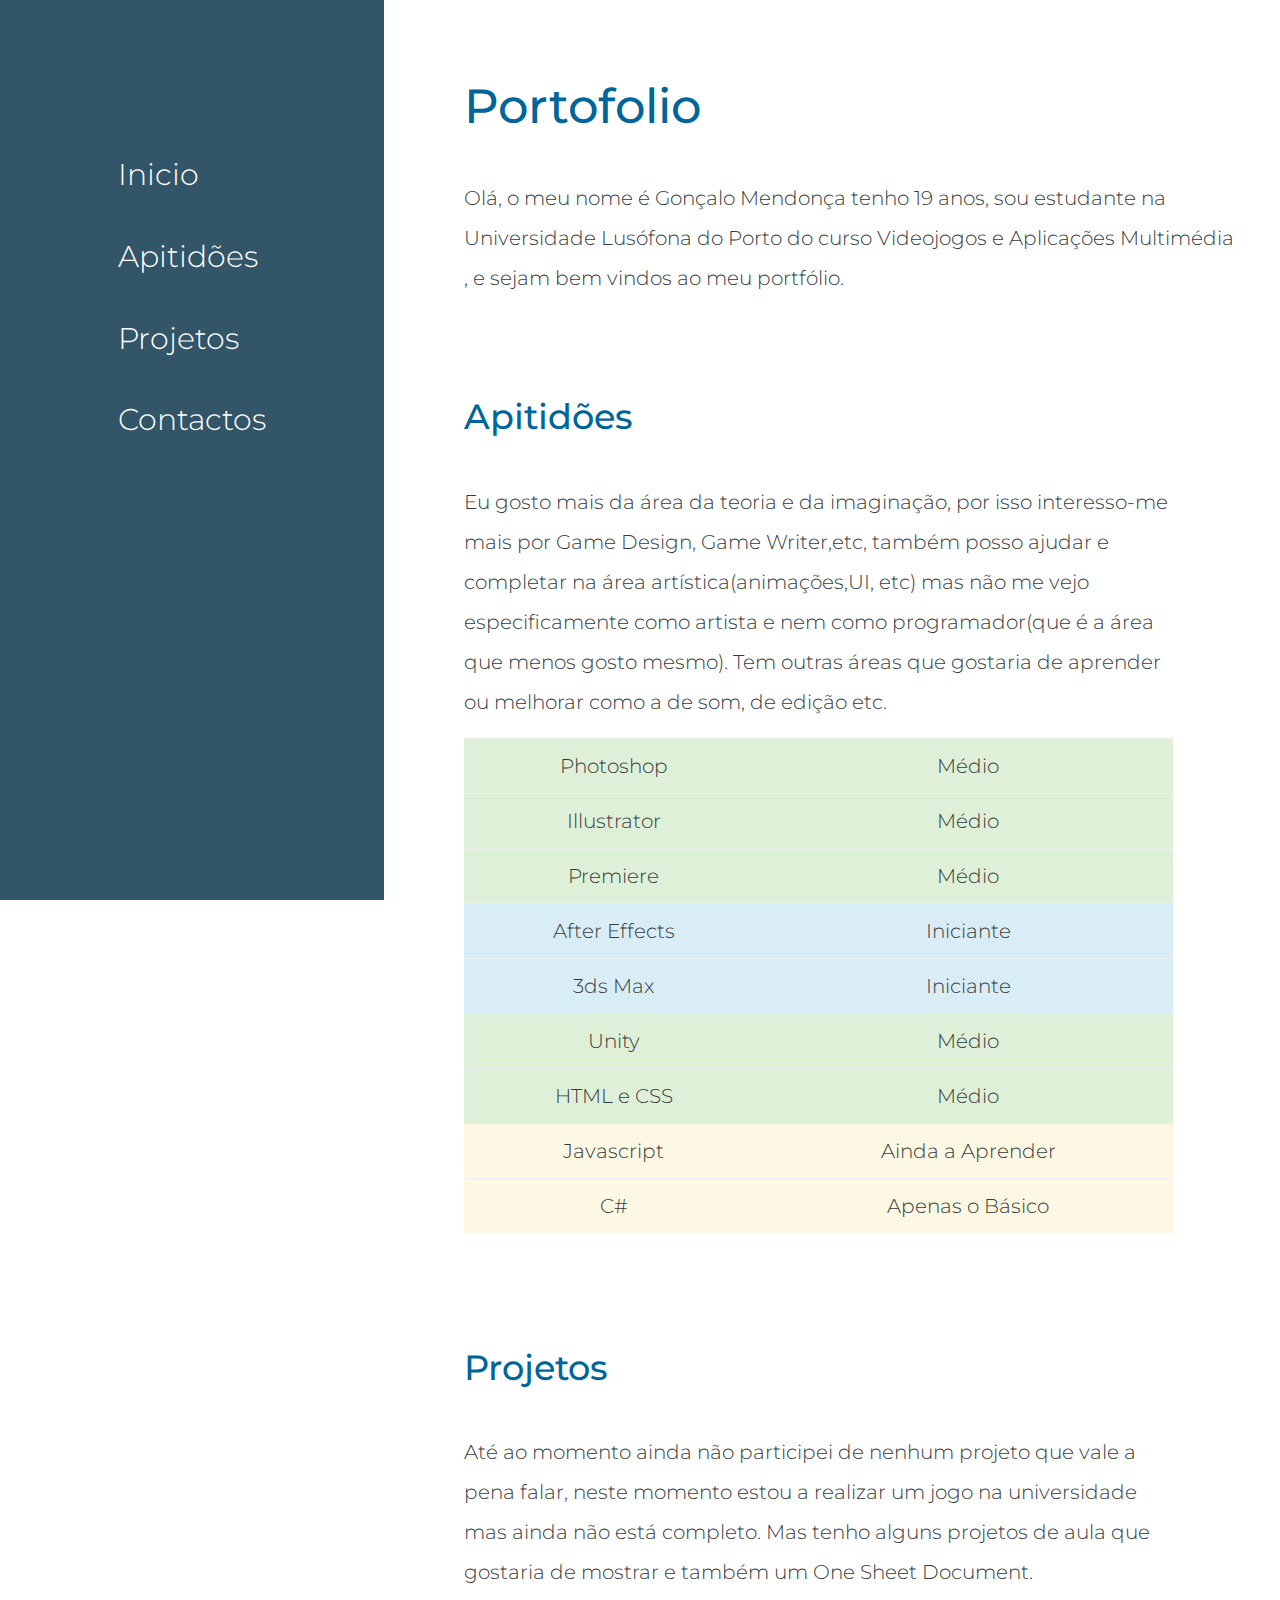
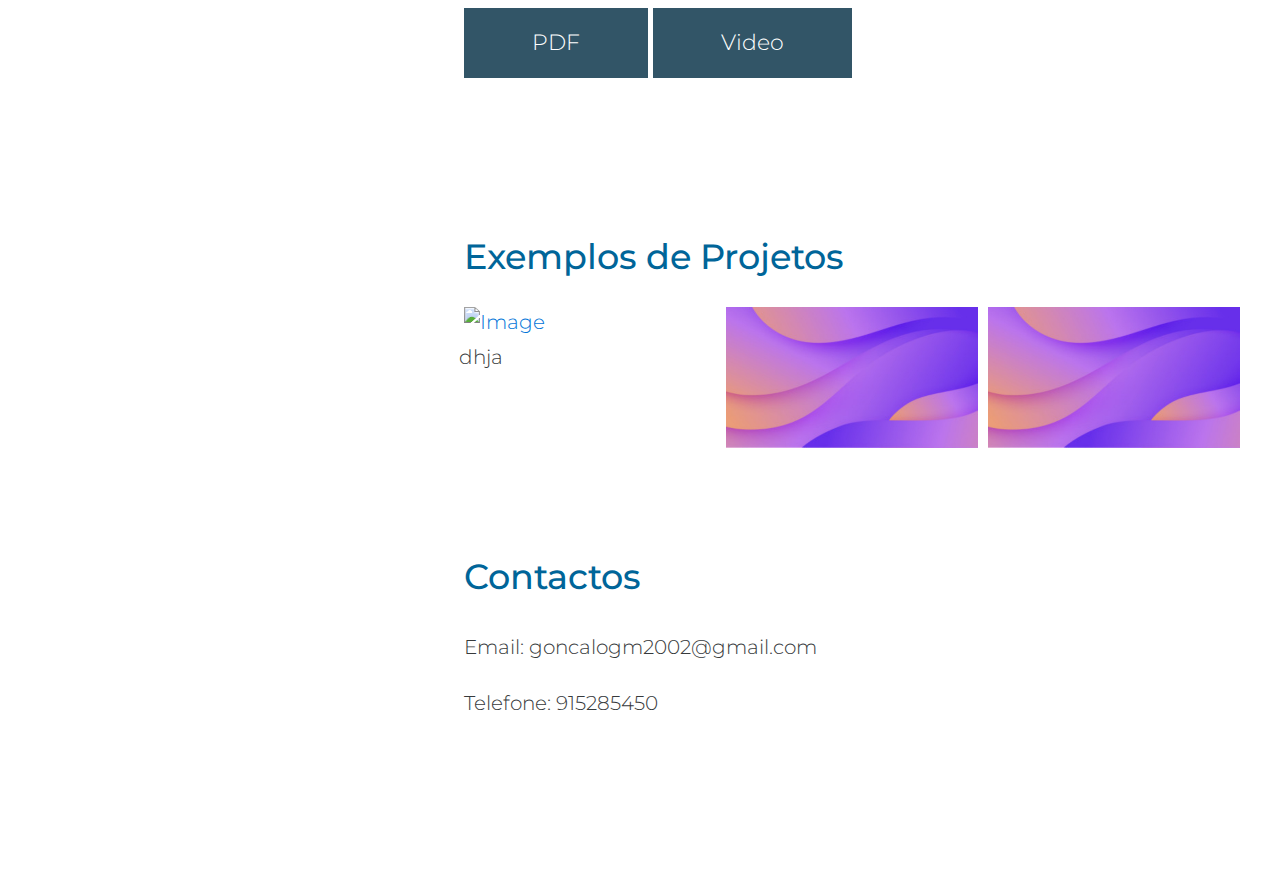
==== commit b808fd32: "." ====
--- a/Porto_GGM/index.html
+++ b/Porto_GGM/index.html
@@ -6,18 +6,15 @@
     <meta name="viewport" content="width=device-width, initial-scale=1">
 
     <title>Portofolio</title>
-    <link rel="icon" type="image/x-icon" href="\Portfolio_GGM\Porto_GGM\Porto_assets\Icone\Porto_Icon.ico">
+    <link rel="icon" type="image/x-icon" href="Porto_assets\Icone\Porto_Icon.ico">
     
-<!--
-Neaty HTML Template
-http://www.templatemo.com/tm-501-neaty
--->
+
     <!-- load stylesheets -->
     <link rel="stylesheet" href="https://fonts.googleapis.com/css?family=Open+Sans:300,400">  <!-- Google web font "Open Sans" -->
     <link href="https://fonts.googleapis.com/css2?family=Montserrat&display=swap" rel="stylesheet">
-    <link rel="stylesheet" href="css/bootstrap.min.css">                                      <!-- Bootstrap style -->
-    <link rel="stylesheet" href="css/magnific-popup.css">                                <!-- Magnific pop up style, http://dimsemenov.com/plugins/magnific-popup/ -->
-    <link rel="stylesheet" href="css/templatemo-style.css">                                   <!-- Templatemo style -->
+    <link rel="stylesheet" href="Porto_assets/css/bootstrap.min.css">                                      <!-- Bootstrap style -->
+    <link rel="stylesheet" href="Porto_assets/css/magnific-popup.css">                                <!-- Magnific pop up style, http://dimsemenov.com/plugins/magnific-popup/ -->
+    <link rel="stylesheet" href="Porto_assets/css/Porto_style.css">                                   <!-- Templatemo style -->
 
     <!-- HTML5 shim and Respond.js for IE8 support of HTML5 elements and media queries -->
     <!-- WARNING: Respond.js doesn't work if you view the page via file:// -->
@@ -41,22 +38,16 @@
                         <nav class="tm-main-nav">
                             <ul class="tm-main-nav-ul">
                                 <li class="tm-nav-item">
-                                    <a href="#welcome" class="tm-nav-item-link">Inicio</a>
-                                </li>
-                                <li class="tm-nav-item">
-                                    <a href="#about" class="tm-nav-item-link">Apitidões</a>
-                                </li>
-                                <li class="tm-nav-item">
-                                    <a href="#galleryone" class="tm-nav-item-link">Projetos</a>
+                                    <a href="#Portofolio" class="tm-nav-item-link">Inicio</a>
+                                </li>
+                                <li class="tm-nav-item">
+                                    <a href="#Apitidões" class="tm-nav-item-link">Apitidões</a>
+                                </li>
+                                <li class="tm-nav-item">
+                                    <a href="#Projetos" class="tm-nav-item-link">Projetos</a>
                                 </li>
                                 <li class="tm-nav-item">
                                     <a href="#secondgallery" class="tm-nav-item-link">Contactos</a>
-                                </li>
-                                <li class="tm-nav-item">
-                                    <a href="#thirdgallery" class="tm-nav-item-link">Third Gallery</a>
-                                </li>
-                                <li class="tm-nav-item">
-                                    <a href="#contact" class="tm-nav-item-link">Contact Us</a>
                                 </li>
                             </ul>
                         </nav>                                         
@@ -64,103 +55,147 @@
                     
                     <!-- Right column: content -->
                     <div class="tm-right-column">
-                        <figure>
-                            <img src="D:\Portfolio_GGM\Porto_GGM\Porto_assets\Imagem\fundo.jpg" alt="Header image" class="img-fluid">    
-                        </figure>
+                        
 
                         <div class="tm-content-div">
+
                             <!-- Welcome section -->
-                            <section id="welcome" class="tm-section">
+                            <section id="Portofolio" class="tm-section">
+                                
                                 <header>
                                     <h2 class="tm-blue-text tm-welcome-title tm-margin-b-45">Portofolio</h2>
                                 </header>
-                                    <p>Lorem ipsum dolor sit amet, consectetur adipiscing elit. Praesent sit amet lacus molestie, molestie enim sed, posuere turpis. Nullam quis mi id orci dictum dignissim eu quis lacus. In risus ante, bibendum sed ipsum sed, venenatis blandit orci. Nullam ut augue quis risus feugiat aliquet sit amet vel lacus. Integer mattis tincidunt mauris, vitae congue lacus ultrices nec. Orci varius natoque penatibus et magnis dis parturient montes, nascetur ridiculus mus. Nulla sapien turpis, commodo et enim venenatis, volutpat rhoncus lorem. Sed malesuada sit amet nibh ac tincidunt. Ut ornare urna quis dolor hendrerit, vitae pulvinar nisl aliquet. Donec orci velit, lacinia ac nisl sed, tincidunt viverra urna. Integer blandit tortor non odio sagittis tempus. Fusce vitae libero facilisis, rutrum justo nec, pretium arcu. Morbi vitae accumsan massa. Nunc mattis feugiat eros et dignissim. Vivamus suscipit fermentum ex, vitae sodales sem aliquet in.</p>           
-                                <iframe width="560" height="315" src="https://www.youtube.com/embed/yL7IRngzIdk" title="YouTube video player" frameborder="0" allow="accelerometer; autoplay; clipboard-write; encrypted-media; gyroscope; picture-in-picture" allowfullscreen></iframe>
-           
+
+                                    <p>Olá, o meu nome é Gonçalo Mendonça tenho 19 anos, sou estudante na Universidade Lusófona do Porto do curso Videojogos e Aplicações Multimédia , e sejam bem vindos ao meu portfólio.</p>
+
            
                             </section>
                             <!-- About section -->
-                            <section id="about" class="tm-section">
+
+                            <section id="Apitidões" class="tm-section">
                                 <div class="row">                                                                
-                                    <div class="col-lg-8 col-md-7 col-sm-12 col-xs-12 push-lg-4 push-md-5">
+                                    <div class="col-lg-11">
                                         <header>
-                                            <h2 class="tm-blue-text tm-section-title tm-margin-b-45">Sobre</h2>
+                                            <h2 class="tm-blue-text tm-section-title tm-margin-b-45">Apitidões</h2>
                                         </header>
-                                        <p>Sed turpis nunc, laoreet sit amet fermentum sed, euismod ac justo. Class aptent taciti sociosqu ad litora torquent per conubia nostra, per inceptos himenaeos.</p>
-                                        <p>Donec ut lectus semper, sollicitudin risus blandit, mattis felis. Nam non malesuada odio. Vestibulum vaius, arcu eget rutrum consequat, arcu lacus imperdiet arcu, id pulvinar arcu erat vel magna.</p>
-                                        <p>Ut commodo malesuada eros, quis consequat ante tincidunt ut. Suspendisse malesuada augue vitae nisi sollicitudin placerat.</p>
-                                        <a href="#" class="tm-button tm-button-wide">Read More</a>  
-                                    </div>
-
-                                    <div class="col-lg-4 col-md-5 col-sm-12 col-xs-12 pull-lg-8 pull-md-7 tm-about-img-container">
-                                        <img src="img/neaty-02.jpg" alt="Image" class="img-fluid">    
-                                    </div>  
+
+                                        <p>Eu gosto mais da área da teoria e da imaginação, por isso interesso-me mais por Game Design, Game Writer,etc, também posso ajudar e completar na área artística(animações,UI,  etc) mas não me vejo especificamente como artista e nem como programador(que é a área que menos gosto mesmo). Tem outras áreas que gostaria de aprender ou melhorar como a de som, de edição etc.  </p>
+                                       
+
+                                        <table class="table table-hover "> 
+                                            <tbody>
+                                              <tr class="table-success">
+                                                <td>Photoshop</td>
+                                                
+                                                <td>Médio</td>
+                                                
+                                              </tr>
+                                              <tr class="table-success">
+                                                <td>Illustrator</td>
+
+                                                <td>Médio</td>
+                                              </tr>
+                                              <tr class="table-success">
+                                                <td>Premiere</td>
+                                            
+                                                <td>Médio</td>
+                                            </tr>
+                                            <tr class="table-info">
+                                                <td>After Effects</td>
+                                            
+                                                <td>Iniciante</td>  
+                                            </tr>
+                                            <tr class="table-info">
+                                                <td>3ds Max</td>
+                                            
+                                                <td>Iniciante</td>  
+                                            </tr>
+                                            <tr class="table-success">
+                                                <td>Unity</td>
+
+                                                <td>Médio</td>
+                                            
+                                            </tr>
+                                            <tr class="table-success">
+                                                <td>HTML e CSS</td>
+
+                                                <td>Médio</td>
+                                            
+                                            </tr>
+                                            <tr class="table-warning">
+                                                <td>Javascript</td>
+
+                                                <td>Ainda a Aprender</td>
+                                            </tr>
+                                            <tr class="table-warning">
+                                                <td>C#</td>
+                                            
+                                                <td>Apenas o Básico</td>
+                                            </tr>
+
+                                            </tbody>
+                                          </table>
+
+                                    </div>
+
+                                     
                                 </div>                            
                             </section>  
-
-                            <!-- Gallery One section -->     
-                            <section id="galleryone" class="tm-section">
-                                <header><h2 class="tm-blue-text tm-section-title tm-margin-b-30">Gallery One</h2></header>
-                                <div class="tm-gallery-container tm-gallery-1">
-                                    <div class="tm-img-container tm-img-container-1">
-                                        <a href="img/neaty-03.jpg"><img src="img/neaty-03.jpg" alt="Image" class="img-fluid tm-img-tn"></a>    
-                                    </div>
-                                    <div class="tm-img-container tm-img-container-1">
-                                        <a href="img/neaty-04.jpg"><img src="img/neaty-04.jpg" alt="Image" class="img-fluid tm-img-tn"></a>    
-                                    </div>
-                                    <div class="tm-img-container tm-img-container-1">
-                                        <a href="img/neaty-05.jpg"><img src="img/neaty-05.jpg" alt="Image" class="img-fluid tm-img-tn"></a>    
-                                    </div>
-                                    <div class="tm-img-container tm-img-container-1">
-                                        <a href="img/neaty-06.jpg"><img src="img/neaty-06.jpg" alt="Image" class="img-fluid tm-img-tn"></a>    
-                                    </div>
-                                    <div class="tm-img-container tm-img-container-1">
-                                        <a href="img/neaty-07.jpg"><img src="img/neaty-07.jpg" alt="Image" class="img-fluid tm-img-tn"></a>    
+                            
+                            <section id="Projetos" class="tm-section">
+                                <div class="row">                                                                
+                                    <div class="col-lg-11">
+                                        <header>
+                                            <h2 class="tm-blue-text tm-section-title tm-margin-b-45">Projetos</h2>
+                                        </header>
+
+                                       <p>Até ao momento ainda não participei de nenhum projeto que vale a pena falar, neste momento estou a realizar um jogo na universidade mas ainda não está completo. Mas tenho alguns projetos de aula que gostaria de mostrar e também um One Sheet Document.</p>
+
+                                    
+                                       <a href="Porto_assets/PDF/GonçaloMendonça_a22102498.pdf"  class="tm-button tm-button-wide">PDF</a>  
+                                        
+
+                                       <a href="https://youtu.be/Mk5FWnFisJc"  class="tm-button tm-button-wide">Video</a>  
+
+                                       <br>
+                                       <br>
+                                       <br>
+
+
+                                    </div>
+
+                                     
+                                </div>                            
+                            </section>  
+
+                           
+
+                            <!-- Second Gallery section -->     
+                            <section id="secondgallery" class="tm-section">
+                                <header><h2 class="tm-blue-text tm-section-title tm-margin-b-30">Exemplos de Projetos</h2></header>
+                                <div class="tm-gallery-container tm-gallery-2">
+                                    <div class="tm-img-container tm-img-container-2">
+                                        <a href="Porto_assets/img/neaty-08.jpg"><img src="Porto_assets/img/neaty-08.jpg" alt="Image" class="img-fluid tm-img-tn"></a>  
+                                        <p>dhja</p>  
+                                    </div>
+                                    <div class="tm-img-container tm-img-container-2">
+                                        <a href="Porto_assets/img/neaty-09.jpg"><img src="Porto_assets/Imagem/fundo.jpg" alt="Image" class="img-fluid tm-img-tn"></a>    
+                                    </div>
+                                    <div class="tm-img-container tm-img-container-2">
+                                        <a href="Porto_assets/Imagem/fundo.jpg"><img src="Porto_assets/Imagem/fundo.jpg" alt="Image" class="img-fluid tm-img-tn"></a>    
                                     </div>                                    
                                 </div>
                             </section>
 
-                            <!-- Second Gallery section -->     
-                            <section id="secondgallery" class="tm-section">
-                                <header><h2 class="tm-blue-text tm-section-title tm-margin-b-30">Second Gallery</h2></header>
-                                <div class="tm-gallery-container tm-gallery-2">
-                                    <div class="tm-img-container tm-img-container-2">
-                                        <a href="img/neaty-08.jpg"><img src="img/neaty-08.jpg" alt="Image" class="img-fluid tm-img-tn"></a>    
-                                    </div>
-                                    <div class="tm-img-container tm-img-container-2">
-                                        <a href="img/neaty-09.jpg"><img src="img/neaty-09.jpg" alt="Image" class="img-fluid tm-img-tn"></a>    
-                                    </div>
-                                    <div class="tm-img-container tm-img-container-2">
-                                        <a href="img/neaty-10.jpg"><img src="img/neaty-10.jpg" alt="Image" class="img-fluid tm-img-tn"></a>    
-                                    </div>                                    
-                                </div>
-                            </section>
-
-                            <!-- Third Gallery section -->     
-                            <section id="thirdgallery" class="tm-section">
-                                <header><h2 class="tm-blue-text tm-section-title tm-margin-b-30">Third Gallery</h2></header>
-                                <div class="tm-gallery-container tm-gallery-3">
-                                    <div class="tm-img-container tm-img-container-3">
-                                        <a href="img/neaty-11.jpg"><img src="img/neaty-11.jpg" alt="Image" class="img-fluid tm-img-tn"></a>    
-                                    </div>
-                                    <div class="tm-img-container tm-img-container-3">
-                                        <a href="img/neaty-12.jpg"><img src="img/neaty-12.jpg" alt="Image" class="img-fluid tm-img-tn"></a>
-                                    </div>
-                                    <div class="tm-img-container tm-img-container-3">
-                                        <a href="img/neaty-13.jpg"><img src="img/neaty-13.jpg" alt="Image" class="img-fluid tm-img-tn"></a>
-                                    </div>
-                                    <div class="tm-img-container tm-img-container-3">
-                                        <a href="img/neaty-14.jpg"><img src="img/neaty-14.jpg" alt="Image" class="img-fluid tm-img-tn"></a>
-                                    </div>                                    
-                                </div>
-                            </section>
+
+                           
 
                             <!-- Contact Us section -->
                             <section id="contact" class="tm-section">
                                 <header><h2 class="tm-blue-text tm-section-title tm-margin-b-30">Contactos</h2></header>
 
                                 <div class="row">
-                                    <div class="col-lg-6">
+                                  <!--   <div class="col-lg-6">
                                         <form action="#contact" method="post" class="contact-form">
                                             <div class="form-group">
                                                 <input type="text" id="contact_name" name="contact_name" class="form-control" placeholder="Name"  required/>
@@ -173,17 +208,13 @@
                                             </div>                                            
                                             <button type="submit" class="float-right tm-button">Send</button>
                                         </form>    
-                                    </div>
+                                    </div> -->
                                     
-                                    <div class="col-lg-6 tm-contact-right">
-                                        <p>
-                                        Nullam vivera fermentum purus id blandit. Phasellus lacus mi, porta vel sodales nec, faucibus non eros. Nulla at quam vel risus laoreet tincidunt in in sem.    
-                                        </p>
-                                        <address>
-                                            11/22 Etiam mauris erat,<br>
-                                            Vestibulum eu augue nec, 10220<br>
-                                            Nam consequat
-                                        </address>
+                                    <div class="col-lg-6">
+                                        <p> Email: goncalogm2002@gmail.com</p>
+
+                                        <p>Telefone: 915285450</p>
+                                       
                                     </div>
                                 </div>
                                 
@@ -201,9 +232,9 @@
         </div> <!-- container -->
                 
         <!-- load JS files -->
-        <script src="js/jquery-1.11.3.min.js"></script>             <!-- jQuery (https://jquery.com/download/) -->
-        <script src="js/jquery.magnific-popup.min.js"></script>     <!-- Magnific pop-up (http://dimsemenov.com/plugins/magnific-popup/) -->
-        <script src="js/jquery.singlePageNav.min.js"></script>      <!-- Single Page Nav (https://github.com/ChrisWojcik/single-page-nav) -->
+        <script src="Porto_assets/Java/jquery-1.11.3.min.js"></script>             <!-- jQuery (https://jquery.com/download/) -->
+        <script src="Porto_assets/Java/jquery.magnific-popup.min.js"></script>     <!-- Magnific pop-up (http://dimsemenov.com/plugins/magnific-popup/) -->
+        <script src="Porto_assets/Java/jquery.singlePageNav.min.js"></script>      <!-- Single Page Nav (https://github.com/ChrisWojcik/single-page-nav) -->
         <script>     
        
             $(document).ready(function(){
@@ -214,13 +245,8 @@
                     offset : 20
                 });
 
-                // Magnific pop up
-                $('.tm-gallery-1').magnificPopup({
-                  delegate: 'a', // child items selector, by clicking on it popup will open
-                  type: 'image',
-                  gallery: {enabled:true}
-                  // other options
-                }); 
+            
+                
 
                 $('.tm-gallery-2').magnificPopup({
                   delegate: 'a', // child items selector, by clicking on it popup will open
@@ -228,15 +254,7 @@
                   gallery: {enabled:true}
                   // other options
                 }); 
-
-                $('.tm-gallery-3').magnificPopup({
-                  delegate: 'a', // child items selector, by clicking on it popup will open
-                  type: 'image',
-                  gallery: {enabled:true}
-                  // other options
-                }); 
-
-                $('.tm-current-year').text(new Date().getFullYear());                
+         
             });
         </script>             
 </body>
--- a/Porto_GGM/Porto_assets/css/Porto_style.css
+++ b/Porto_GGM/Porto_assets/css/Porto_style.css
@@ -0,0 +1,299 @@
+body {
+	font-family:  'Montserrat', Helvetica, Arial, sans-serif; /* Open Sans *//*  Montserrat */
+	font-size: 20px;
+	font-weight: 300;
+	overflow-x: hidden;
+}
+
+a, button { transition: all 0.3s ease; }
+a:hover,
+a:focus {
+	text-decoration: none;
+	outline: none;
+}
+
+.row { display: block; }
+.tm-left-right-container { width: 100%; }
+
+.tm-blue-bg {
+	background-color: #325567;
+	color: white;
+}
+
+.tm-blue-text {	color: #006599; }
+.tm-blue-bg a {	color: white; }
+
+.tm-site-name {
+	font-size: 4rem;
+	margin-top: 20px;
+}
+
+.tm-logo-div { 
+	padding-top: 40px; 
+	padding-bottom: 40px;
+}
+
+.tm-main-nav { display: none; }
+
+.tm-main-nav-ul {
+	display: inline-block;
+	padding-left: 0;
+	padding-top: 35%;
+	
+}
+
+.tm-section { margin-bottom: 60px; }
+.tm-welcome-title {	font-size: 2.4rem; }
+.tm-section-title {	font-size: 2.2rem; }
+.tm-content-div { padding: 40px; }
+.tm-margin-b-45 { margin-bottom: 45px; }
+.tm-margin-b-30 { margin-bottom: 30px; }
+p { line-height: 2; }
+
+.tm-button {
+	background-color: #325567;
+	border: none;
+	color: white;
+	cursor: pointer;
+	display: inline-block;
+	font-size: 1.4rem;	
+	padding: 18px 35px;
+}
+
+.tm-button-wide { padding: 18px 40px; }
+
+.tm-button:hover,
+.tm-button:active,
+.tm-button:focus {
+	background-color: #2790c6;
+	color: white;
+}
+
+.tm-nav-item:hover a,
+.tm-nav-item:active a,
+.tm-nav-item:focus a,
+.tm-nav-item-link.active {
+	color: #f4ef5e;
+}
+
+.tm-about-img-container { margin-top: 50px; }
+
+.tm-gallery-container {
+	overflow: auto;
+	margin-left: -5px;
+	margin-right: -5px;
+}
+
+.tm-img-container {	float: left; }
+
+.tm-img-container-1,
+.tm-img-container-2,
+.tm-img-container-3 { 
+	margin-bottom: 10px;
+	width: 50%; 
+}
+
+.tm-img-tn {
+	padding-left: 5px;
+	padding-right: 5px;
+}
+
+.tm-img-tn {
+	display: block;
+	margin: 0 auto;
+}
+
+.tm-contact-right { margin-top: 40px; }
+
+/* .form-control {
+	border-color: #0a6697;
+	border-radius: 0;
+	color: #4286ab;
+	font-family: 'Open Sans', Helvetica, Arial, sans-serif;
+	font-size: 1.3rem;
+} */
+
+input::-webkit-input-placeholder,
+textarea::-webkit-input-placeholder {
+	color: #4286ab !important;
+}
+ 
+input:-moz-placeholder,
+textarea:-moz-placeholder { /* Firefox 18- */
+	color: #4286ab !important;  
+}
+ 
+input::-moz-placeholder,
+textarea::-moz-placeholder {  /* Firefox 19+ */
+	color: #4286ab !important;  
+}
+ 
+input:-ms-input-placeholder,
+textarea:-ms-input-placeholder {  
+	color: #4286ab !important;  
+}
+
+.tm-contact-right {	padding-left: 15px; }
+.tm-copyright-p { margin-bottom: 0; }
+
+
+table{
+
+	text-align: center;
+}
+
+
+
+
+
+
+
+
+
+
+
+
+
+/* Media Queries */
+@media (min-width: 576px) {
+	.container { width: 100%; }
+	.tm-site-name { margin-top: 35px; }
+	.tm-welcome-title { font-size: 3rem; }
+	.tm-img-container-1 { width: 20%; }
+	.tm-img-container-2 { width: 33.3334%; }
+	.tm-img-container-3 { width: 25%; }
+}
+
+@media (min-width: 768px) {
+	.tm-about-img-container { margin-top: 0; }
+}
+
+@media (min-width: 992px) {
+	.tm-main-nav {
+		display: flex;
+		justify-content: center;
+	}
+
+	.tm-left-column { 
+		position: fixed; 
+		height: 100%;
+	}
+
+	.container { width: 100%; }
+	.tm-left-column { width: 30%; }
+
+	.tm-right-column {
+		float: right;
+		width: 70%;
+	}
+
+	.tm-nav-item {
+		cursor: pointer;
+		font-size: 1.5rem;
+		list-style: none;
+		padding: 18px 30px;
+		transition: all 0.3s ease;
+	}
+
+	.tm-site-name {
+	    font-size: 3.3rem;
+	    margin-top: 30px;
+	}
+
+	.tm-logo-div {
+	    padding-top: 50px;
+	    padding-bottom: 50px;
+	}
+
+	.tm-section { margin-bottom: 100px; }
+
+	.tm-content-div { padding: 80px 40px 30px 80px;	}
+
+	.tm-img-container-1 {
+		margin-bottom: 10px;
+		width: 33.3334%;
+	}
+
+	.tm-img-container-2 {
+		margin-bottom: 10px;
+		width: 50%;
+	}
+
+	.tm-img-container-3 {
+		margin-bottom: 10px;
+		width: 33.3333%;
+	}
+
+	.tm-contact-right { margin-top: 0; }
+}
+
+@media (min-width: 1200px) {		
+	.container { width: 100%; }	
+	.tm-button-wide { padding: 18px 68px; }
+	.tm-img-container-1 { width: 20%; }
+	.tm-img-container-2 { width: 33.3333%; }
+	.tm-img-container-3 { width: 25%; }
+	.tm-contact-right { padding-left: 42px; }
+}
+
+@media (min-width: 1500px) {	
+	.container { width: 100%; }
+	p { margin-bottom: 30px; }
+
+	.tm-gallery-container {
+		overflow: auto;
+		margin-left: -10px;
+		margin-right: -10px;
+	}
+
+	.tm-img-tn {
+		padding-left: 10px;
+		padding-right: 10px;
+	}
+}
+
+@media (min-width: 1800px) {
+	.container,
+	.tm-left-right-container {
+	    width: 100%;
+	}
+
+	p { margin-bottom: 36px; }
+
+	.tm-gallery-container {
+		overflow: auto;
+		margin-left: -10px;
+		margin-right: -10px;
+	}
+
+	.tm-img-container-1 { width: 20%; }
+
+	.tm-img-tn {
+		padding-left: 10px;
+		padding-right: 10px;
+	}
+}
+
+@media (max-height: 860px) {
+	.tm-logo-div {
+	    padding-top: 45px;
+	    padding-bottom: 20px;
+	}
+
+	.tm-nav-item { font-size: 1.4rem; }
+
+	.tm-site-name {
+		font-size: 2.4rem;
+		margin-top: 10px;
+	}
+}
+
+@media (min-height: 859px) {
+	.tm-logo-div {
+	    padding-top: 100px;
+	    padding-bottom: 100px;
+	}
+
+	.tm-nav-item { font-size: 1.9rem; }
+}
+
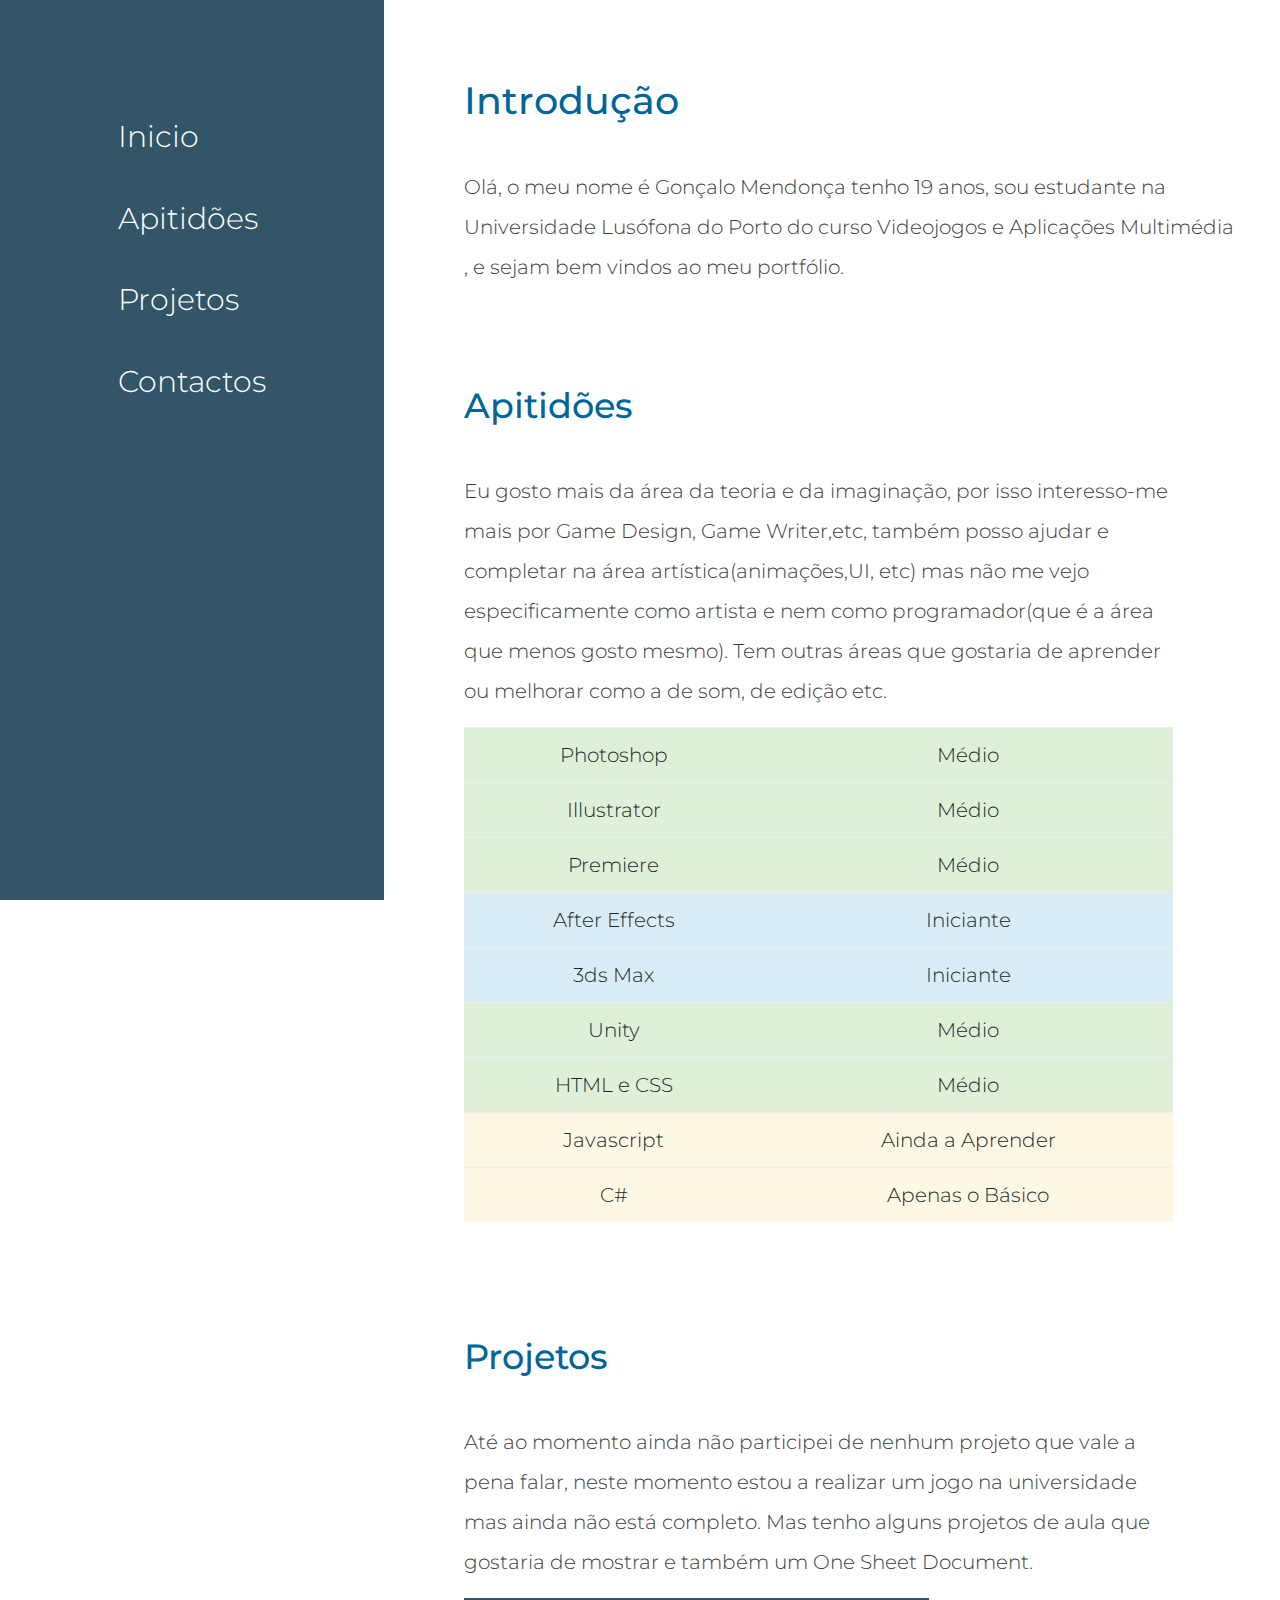
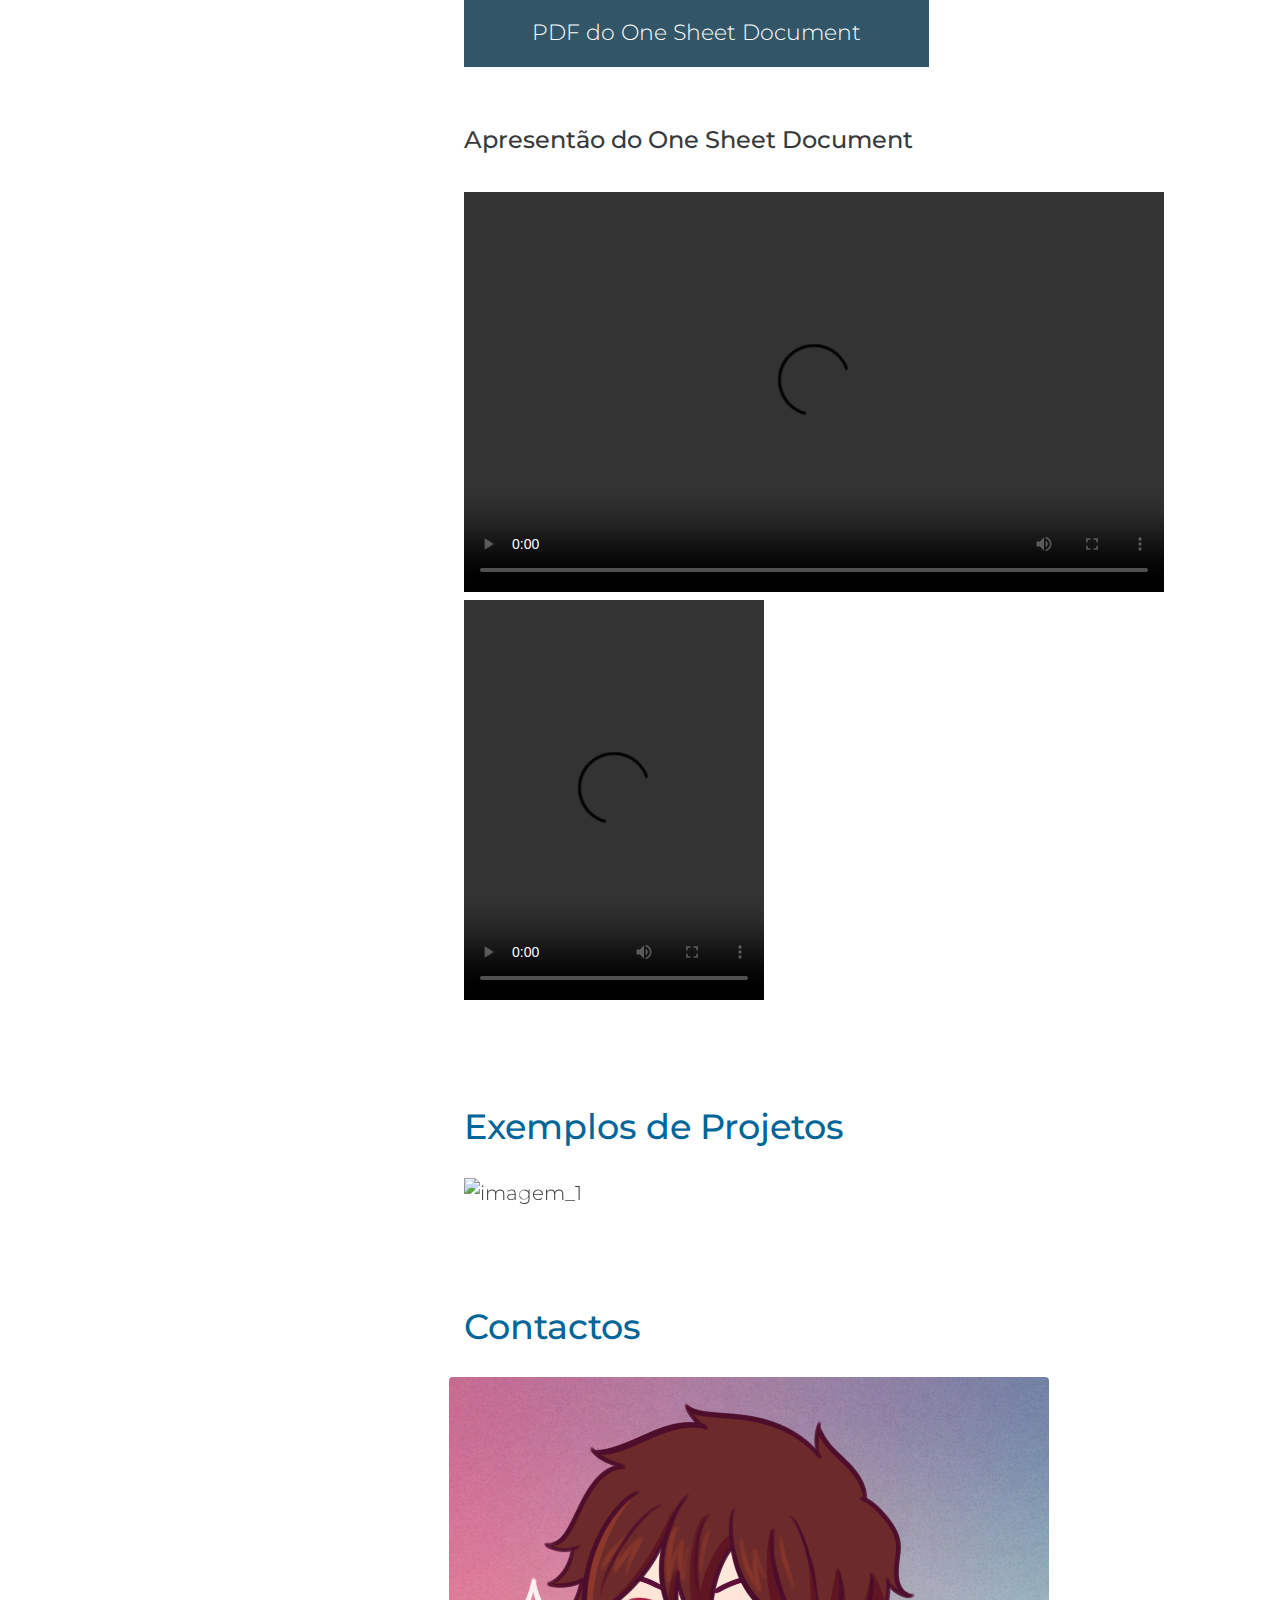
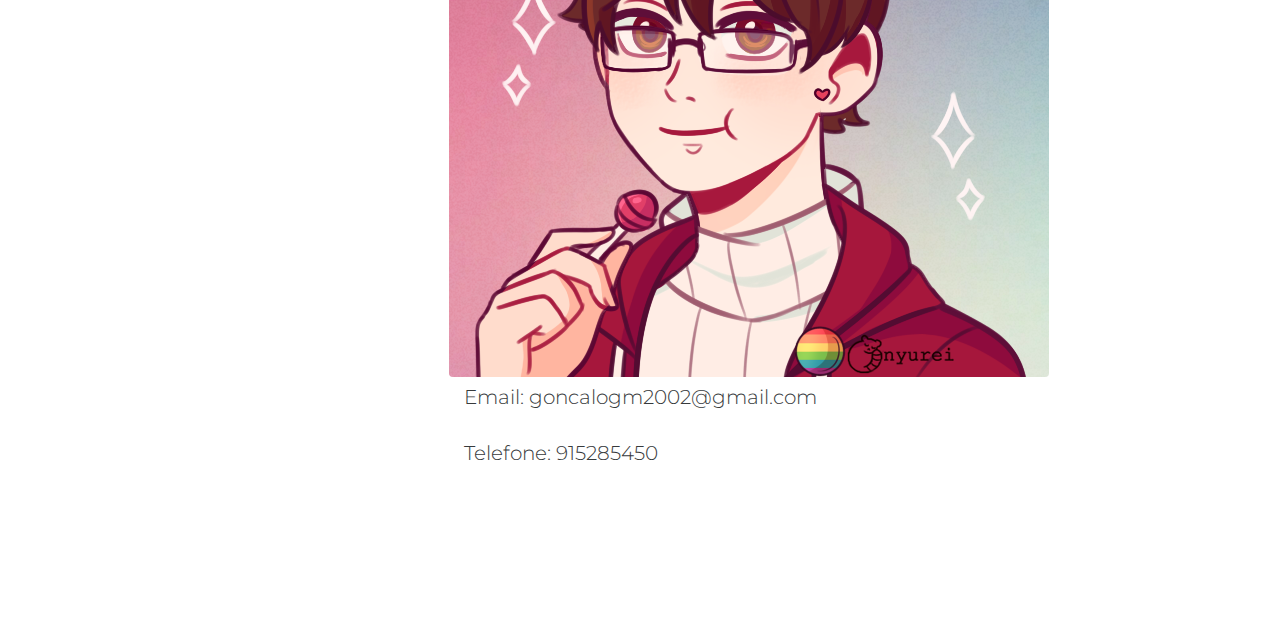
==== commit e5fb45ff: "." ====
--- a/Porto_GGM/index.html
+++ b/Porto_GGM/index.html
@@ -2,26 +2,29 @@
 <html>
 <head>
     <meta charset="utf-8">
-    <meta http-equiv="X-UA-Compatible" content="IE=edge">
+ 
     <meta name="viewport" content="width=device-width, initial-scale=1">
+
+
+
 
     <title>Portofolio</title>
     <link rel="icon" type="image/x-icon" href="Porto_assets\Icone\Porto_Icon.ico">
     
 
-    <!-- load stylesheets -->
-    <link rel="stylesheet" href="https://fonts.googleapis.com/css?family=Open+Sans:300,400">  <!-- Google web font "Open Sans" -->
+    
+    <link rel="stylesheet" href="https://maxcdn.bootstrapcdn.com/bootstrap/4.5.2/css/bootstrap.min.css">
+    <script src="https://ajax.googleapis.com/ajax/libs/jquery/3.5.1/jquery.min.js"></script>
+    <script src="https://cdnjs.cloudflare.com/ajax/libs/popper.js/1.16.0/umd/popper.min.js"></script>
+    <script src="https://maxcdn.bootstrapcdn.com/bootstrap/4.5.2/js/bootstrap.min.js"></script>
+    
+
+   
     <link href="https://fonts.googleapis.com/css2?family=Montserrat&display=swap" rel="stylesheet">
-    <link rel="stylesheet" href="Porto_assets/css/bootstrap.min.css">                                      <!-- Bootstrap style -->
-    <link rel="stylesheet" href="Porto_assets/css/magnific-popup.css">                                <!-- Magnific pop up style, http://dimsemenov.com/plugins/magnific-popup/ -->
-    <link rel="stylesheet" href="Porto_assets/css/Porto_style.css">                                   <!-- Templatemo style -->
-
-    <!-- HTML5 shim and Respond.js for IE8 support of HTML5 elements and media queries -->
-    <!-- WARNING: Respond.js doesn't work if you view the page via file:// -->
-        <!--[if lt IE 9]>
-          <script src="https://oss.maxcdn.com/html5shiv/3.7.2/html5shiv.min.js"></script>
-          <script src="https://oss.maxcdn.com/respond/1.4.2/respond.min.js"></script>
-          <![endif]-->
+    <link rel="stylesheet" href="Porto_assets/css/bootstrap.min.css">                      <!-- mudar esta merda  -->
+    <link rel="stylesheet" href="Porto_assets/css/Porto_style.css">                                   
+
+
 </head>
     <body>        
         <div class="container">
@@ -30,10 +33,7 @@
                     <!-- Left column: logo and menu -->
                     <div class="tm-blue-bg tm-left-column"> 
 
-                        <!-- <div class="tm-logo-div text-xs-center">
-                            <img src="\Portfolio_GGM\Porto_GGM\Porto_assets\Icone\Porto_Icon.ico" alt="Logo">
-                            <h1 class="tm-site-name">Portofolio</h1>
-                        </div> -->
+                       
 
                         <nav class="tm-main-nav">
                             <ul class="tm-main-nav-ul">
@@ -63,7 +63,7 @@
                             <section id="Portofolio" class="tm-section">
                                 
                                 <header>
-                                    <h2 class="tm-blue-text tm-welcome-title tm-margin-b-45">Portofolio</h2>
+                                    <h2 class="tm-blue-text tm-welcome-title tm-margin-b-45">Introdução</h2>
                                 </header>
 
                                     <p>Olá, o meu nome é Gonçalo Mendonça tenho 19 anos, sou estudante na Universidade Lusófona do Porto do curso Videojogos e Aplicações Multimédia , e sejam bem vindos ao meu portfólio.</p>
@@ -152,65 +152,145 @@
                                        <p>Até ao momento ainda não participei de nenhum projeto que vale a pena falar, neste momento estou a realizar um jogo na universidade mas ainda não está completo. Mas tenho alguns projetos de aula que gostaria de mostrar e também um One Sheet Document.</p>
 
                                     
-                                       <a href="Porto_assets/PDF/GonçaloMendonça_a22102498.pdf"  class="tm-button tm-button-wide">PDF</a>  
-                                        
-
-                                       <a href="https://youtu.be/Mk5FWnFisJc"  class="tm-button tm-button-wide">Video</a>  
-
+                                       <a href="Porto_assets/PDF/GonçaloMendonça_a22102498.pdf"  class="tm-button tm-button-wide">PDF do One Sheet Document</a>  
+                                        
+
+                                       
+
+                                      
                                        <br>
                                        <br>
-                                       <br>
+                                       <br> 
+
+                                       <h4> Apresentão do One Sheet Document</h1>
+                                        <br> 
+                                       <video width="700" height="400" controls>
+                                        <source src="Porto_assets/videos/apresentação_gonçalo_Mendonça.mp4" type="video/mp4">
+                            
+                                      </video>
+
+                                      
+                                     
+                                       <video width="300" height="400" controls >
+                                        <source src="Porto_assets/videos/Victor_Ae_Gonçalo Mendonça.mp4" type="video/mp4">
+                                        
+                                      </video>
+
+
+                                     
+                                    
+                                      
+                                    
+
+
+
+
 
 
                                     </div>
-
-                                     
                                 </div>                            
                             </section>  
 
                            
 
-                            <!-- Second Gallery section -->     
+                             
                             <section id="secondgallery" class="tm-section">
                                 <header><h2 class="tm-blue-text tm-section-title tm-margin-b-30">Exemplos de Projetos</h2></header>
-                                <div class="tm-gallery-container tm-gallery-2">
-                                    <div class="tm-img-container tm-img-container-2">
-                                        <a href="Porto_assets/img/neaty-08.jpg"><img src="Porto_assets/img/neaty-08.jpg" alt="Image" class="img-fluid tm-img-tn"></a>  
-                                        <p>dhja</p>  
-                                    </div>
-                                    <div class="tm-img-container tm-img-container-2">
-                                        <a href="Porto_assets/img/neaty-09.jpg"><img src="Porto_assets/Imagem/fundo.jpg" alt="Image" class="img-fluid tm-img-tn"></a>    
-                                    </div>
-                                    <div class="tm-img-container tm-img-container-2">
-                                        <a href="Porto_assets/Imagem/fundo.jpg"><img src="Porto_assets/Imagem/fundo.jpg" alt="Image" class="img-fluid tm-img-tn"></a>    
-                                    </div>                                    
-                                </div>
+
+                                
+                                        <div id="demo" class="carousel slide" data-ride="carousel">
+                                            <ul class="carousel-indicators">
+                                            <li data-target="#demo" data-slide-to="0" class="active"></li>
+                                            <li data-target="#demo" data-slide-to="1"></li>
+                                            <li data-target="#demo" data-slide-to="2"></li>
+                                            <li data-target="#demo" data-slide-to="3"></li>   
+                                            <li data-target="#demo" data-slide-to="4"></li>
+                                            <li data-target="#demo" data-slide-to="5"></li>
+                                            <li data-target="#demo" data-slide-to="6"></li>
+                                            <li data-target="#demo" data-slide-to="7"></li>
+                                            <li data-target="#demo" data-slide-to="8"></li>
+                                            <li data-target="#demo" data-slide-to="9"></li>
+
+                                            </ul>
+
+
+                                            <div class="carousel-inner">
+
+                                            <div class="carousel-item active">
+                                                <img src="Porto_assets/Imagem/Cenario_media_F.png" alt="imagem_1" width="1100" height="500">
+
+                                                 
+                                            </div>
+
+                                            <div class="carousel-item">
+                                                <img src="Porto_assets/Imagem/Ecra_2_V2.png" alt="Chicago" width="1100" height="500">
+                                                
+                                            </div>
+
+                                            <div class="carousel-item">
+                                                <img src="Porto_assets/Imagem/Ecra_3_V2.png" alt="New York" width="1100" height="500">
+                                                  
+                                            </div>
+
+                                            <div class="carousel-item">
+                                                <img src="Porto_assets/Imagem/Layout_Monitor.png" alt="New York" width="1100" height="500">
+                                                 
+                                            </div>
+
+                                            <div class="carousel-item">
+                                                <img src="Porto_assets/Imagem/Layout_Tele.png" alt="New York" width="1100" height="500">
+                                                
+                                            </div>
+
+                                            <div class="carousel-item">
+                                                <img src="Porto_assets/Imagem/ModelSheet.png" alt="New York" width="1100" height="500">
+                                                
+                                            </div>
+
+                                            <div class="carousel-item">
+                                                <img src="Porto_assets/Imagem/Restyle_F.png" alt="New York" width="1100" height="500">
+                                                 
+                                            </div>
+
+                                            <div class="carousel-item">
+                                                <img src="Porto_assets/Imagem/storyboard.png" alt="New York" width="1100" height="500">
+                                              
+                                            </div>
+
+                                            <div class="carousel-item">
+                                                <img src="Porto_assets/Imagem/Vic_ModeloFinal_2.png" alt="New York" width="1100" height="500">
+                                                
+                                            </div>
+
+                                        
+
+                                            </div>
+                                            <a class="carousel-control-prev" href="#demo" data-slide="prev">
+                                            <span class="carousel-control-prev-icon"></span>
+                                            </a>
+                                            <a class="carousel-control-next" href="#demo" data-slide="next">
+                                            <span class="carousel-control-next-icon"></span>
+                                            </a>
+
+
+                                        </div>
+
+
                             </section>
 
 
                            
 
-                            <!-- Contact Us section -->
                             <section id="contact" class="tm-section">
                                 <header><h2 class="tm-blue-text tm-section-title tm-margin-b-30">Contactos</h2></header>
 
                                 <div class="row">
-                                  <!--   <div class="col-lg-6">
-                                        <form action="#contact" method="post" class="contact-form">
-                                            <div class="form-group">
-                                                <input type="text" id="contact_name" name="contact_name" class="form-control" placeholder="Name"  required/>
-                                            </div>
-                                            <div class="form-group">
-                                                <input type="email" id="contact_email" name="contact_email" class="form-control" placeholder="Email"  required/>
-                                            </div>
-                                            <div class="form-group">
-                                                <textarea id="contact_message" name="contact_message" class="form-control" rows="9" placeholder="Message" required></textarea>
-                                            </div>                                            
-                                            <button type="submit" class="float-right tm-button">Send</button>
-                                        </form>    
-                                    </div> -->
+                                    <img class="rounded" src="Porto_assets/Imagem/eu8.png" alt="Gonçalo">
                                     
                                     <div class="col-lg-6">
+
+                                        
+                                        
                                         <p> Email: goncalogm2002@gmail.com</p>
 
                                         <p>Telefone: 915285450</p>
@@ -220,9 +300,7 @@
                                 
                             </section>
                             <footer>
-                               <!--  <p class="tm-copyright-p">Copyright &copy; <span class="tm-current-year">2017</span> Your Company 
-                                
-                                | Designed by TemplateMo</p> -->
+                              
                             </footer>
                         </div>  
                         
@@ -233,7 +311,6 @@
                 
         <!-- load JS files -->
         <script src="Porto_assets/Java/jquery-1.11.3.min.js"></script>             <!-- jQuery (https://jquery.com/download/) -->
-        <script src="Porto_assets/Java/jquery.magnific-popup.min.js"></script>     <!-- Magnific pop-up (http://dimsemenov.com/plugins/magnific-popup/) -->
         <script src="Porto_assets/Java/jquery.singlePageNav.min.js"></script>      <!-- Single Page Nav (https://github.com/ChrisWojcik/single-page-nav) -->
         <script>     
        
@@ -244,16 +321,6 @@
                     'currentClass' : "active",
                     offset : 20
                 });
-
-            
-                
-
-                $('.tm-gallery-2').magnificPopup({
-                  delegate: 'a', // child items selector, by clicking on it popup will open
-                  type: 'image',
-                  gallery: {enabled:true}
-                  // other options
-                }); 
          
             });
         </script>             
--- a/Porto_GGM/Porto_assets/css/Porto_style.css
+++ b/Porto_GGM/Porto_assets/css/Porto_style.css
@@ -13,7 +13,8 @@
 }
 
 .row { display: block; }
-.tm-left-right-container { width: 100%; }
+.tm-left-right-container { width: 100%; 
+}
 
 .tm-blue-bg {
 	background-color: #325567;
@@ -23,22 +24,15 @@
 .tm-blue-text {	color: #006599; }
 .tm-blue-bg a {	color: white; }
 
-.tm-site-name {
-	font-size: 4rem;
-	margin-top: 20px;
-}
+.container-fluid::after{content:"";display:table;clear:both}
 
-.tm-logo-div { 
-	padding-top: 40px; 
-	padding-bottom: 40px;
-}
 
 .tm-main-nav { display: none; }
 
 .tm-main-nav-ul {
 	display: inline-block;
 	padding-left: 0;
-	padding-top: 35%;
+	padding-top: 25%;
 	
 }
 
@@ -76,65 +70,10 @@
 	color: #f4ef5e;
 }
 
-.tm-about-img-container { margin-top: 50px; }
 
-.tm-gallery-container {
-	overflow: auto;
-	margin-left: -5px;
-	margin-right: -5px;
-}
 
-.tm-img-container {	float: left; }
 
-.tm-img-container-1,
-.tm-img-container-2,
-.tm-img-container-3 { 
-	margin-bottom: 10px;
-	width: 50%; 
-}
 
-.tm-img-tn {
-	padding-left: 5px;
-	padding-right: 5px;
-}
-
-.tm-img-tn {
-	display: block;
-	margin: 0 auto;
-}
-
-.tm-contact-right { margin-top: 40px; }
-
-/* .form-control {
-	border-color: #0a6697;
-	border-radius: 0;
-	color: #4286ab;
-	font-family: 'Open Sans', Helvetica, Arial, sans-serif;
-	font-size: 1.3rem;
-} */
-
-input::-webkit-input-placeholder,
-textarea::-webkit-input-placeholder {
-	color: #4286ab !important;
-}
- 
-input:-moz-placeholder,
-textarea:-moz-placeholder { /* Firefox 18- */
-	color: #4286ab !important;  
-}
- 
-input::-moz-placeholder,
-textarea::-moz-placeholder {  /* Firefox 19+ */
-	color: #4286ab !important;  
-}
- 
-input:-ms-input-placeholder,
-textarea:-ms-input-placeholder {  
-	color: #4286ab !important;  
-}
-
-.tm-contact-right {	padding-left: 15px; }
-.tm-copyright-p { margin-bottom: 0; }
 
 
 table{
@@ -143,7 +82,16 @@
 }
 
 
+.carousel-inner img {
+    width: 100%;
+    height: 100%;
+  }
 
+
+
+
+ 
+ 
 
 
 
@@ -157,15 +105,7 @@
 /* Media Queries */
 @media (min-width: 576px) {
 	.container { width: 100%; }
-	.tm-site-name { margin-top: 35px; }
-	.tm-welcome-title { font-size: 3rem; }
-	.tm-img-container-1 { width: 20%; }
-	.tm-img-container-2 { width: 33.3334%; }
-	.tm-img-container-3 { width: 25%; }
-}
-
-@media (min-width: 768px) {
-	.tm-about-img-container { margin-top: 0; }
+	
 }
 
 @media (min-width: 992px) {
@@ -177,10 +117,12 @@
 	.tm-left-column { 
 		position: fixed; 
 		height: 100%;
+		float: left;
+		
 	}
 
 	.container { width: 100%; }
-	.tm-left-column { width: 30%; }
+	.tm-left-column { width: 30%;float: left; }
 
 	.tm-right-column {
 		float: right;
@@ -195,104 +137,59 @@
 		transition: all 0.3s ease;
 	}
 
-	.tm-site-name {
-	    font-size: 3.3rem;
-	    margin-top: 30px;
-	}
-
-	.tm-logo-div {
-	    padding-top: 50px;
-	    padding-bottom: 50px;
-	}
 
 	.tm-section { margin-bottom: 100px; }
 
 	.tm-content-div { padding: 80px 40px 30px 80px;	}
 
-	.tm-img-container-1 {
-		margin-bottom: 10px;
-		width: 33.3334%;
-	}
 
-	.tm-img-container-2 {
-		margin-bottom: 10px;
-		width: 50%;
-	}
 
-	.tm-img-container-3 {
-		margin-bottom: 10px;
-		width: 33.3333%;
-	}
-
-	.tm-contact-right { margin-top: 0; }
+	
 }
 
 @media (min-width: 1200px) {		
 	.container { width: 100%; }	
 	.tm-button-wide { padding: 18px 68px; }
-	.tm-img-container-1 { width: 20%; }
-	.tm-img-container-2 { width: 33.3333%; }
-	.tm-img-container-3 { width: 25%; }
-	.tm-contact-right { padding-left: 42px; }
+	
 }
 
 @media (min-width: 1500px) {	
 	.container { width: 100%; }
 	p { margin-bottom: 30px; }
 
-	.tm-gallery-container {
-		overflow: auto;
-		margin-left: -10px;
-		margin-right: -10px;
-	}
 
-	.tm-img-tn {
-		padding-left: 10px;
-		padding-right: 10px;
-	}
+
+	
 }
 
 @media (min-width: 1800px) {
-	.container,
-	.tm-left-right-container {
+	.container,.tm-left-right-container {
 	    width: 100%;
+		
+		/* margin-left: 0px;
+		margin-right: 0px; */
 	}
 
 	p { margin-bottom: 36px; }
 
-	.tm-gallery-container {
-		overflow: auto;
-		margin-left: -10px;
-		margin-right: -10px;
-	}
+	/* .tm-right-column{
+		
+		float: right;
+	} */
 
-	.tm-img-container-1 { width: 20%; }
-
-	.tm-img-tn {
-		padding-left: 10px;
-		padding-right: 10px;
-	}
+	
 }
 
 @media (max-height: 860px) {
-	.tm-logo-div {
-	    padding-top: 45px;
-	    padding-bottom: 20px;
-	}
-
+	
 	.tm-nav-item { font-size: 1.4rem; }
 
-	.tm-site-name {
-		font-size: 2.4rem;
-		margin-top: 10px;
-	}
+
+	
 }
 
 @media (min-height: 859px) {
-	.tm-logo-div {
-	    padding-top: 100px;
-	    padding-bottom: 100px;
-	}
+
 
 	.tm-nav-item { font-size: 1.9rem; }
 }
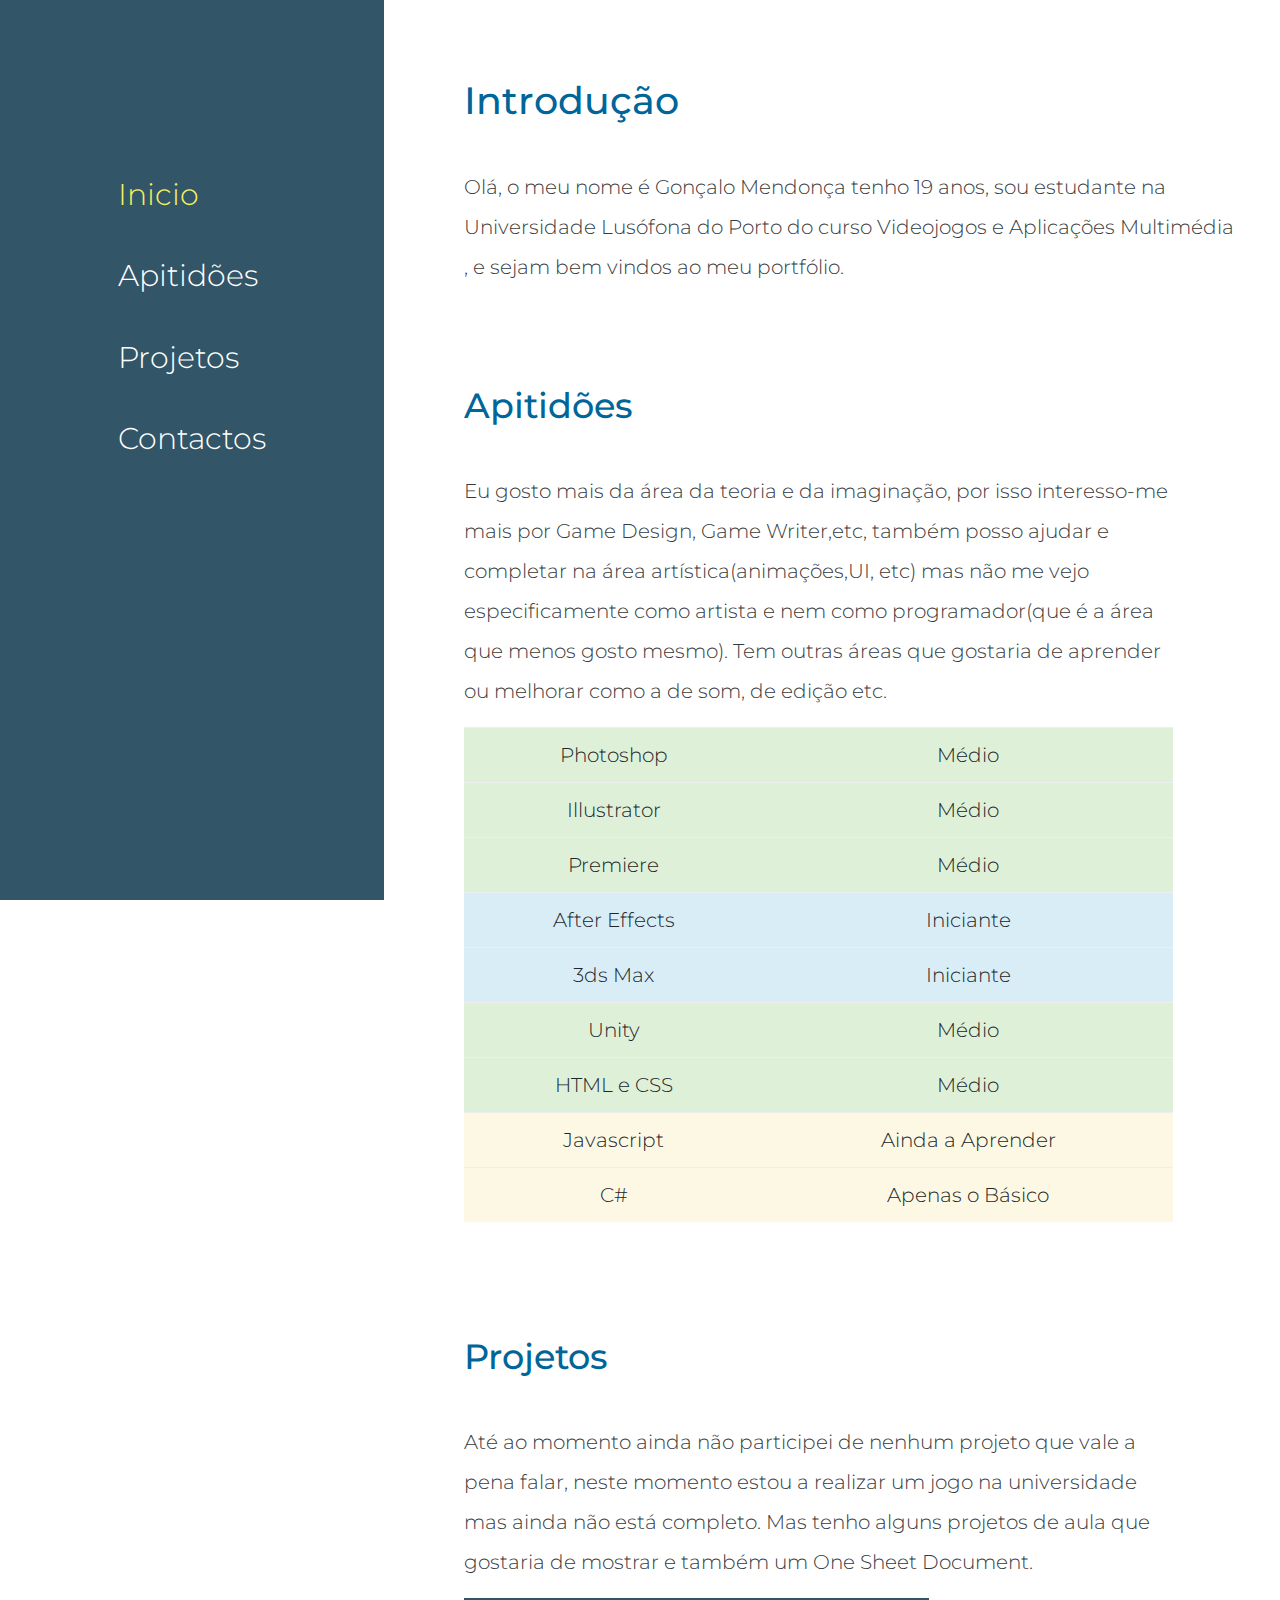
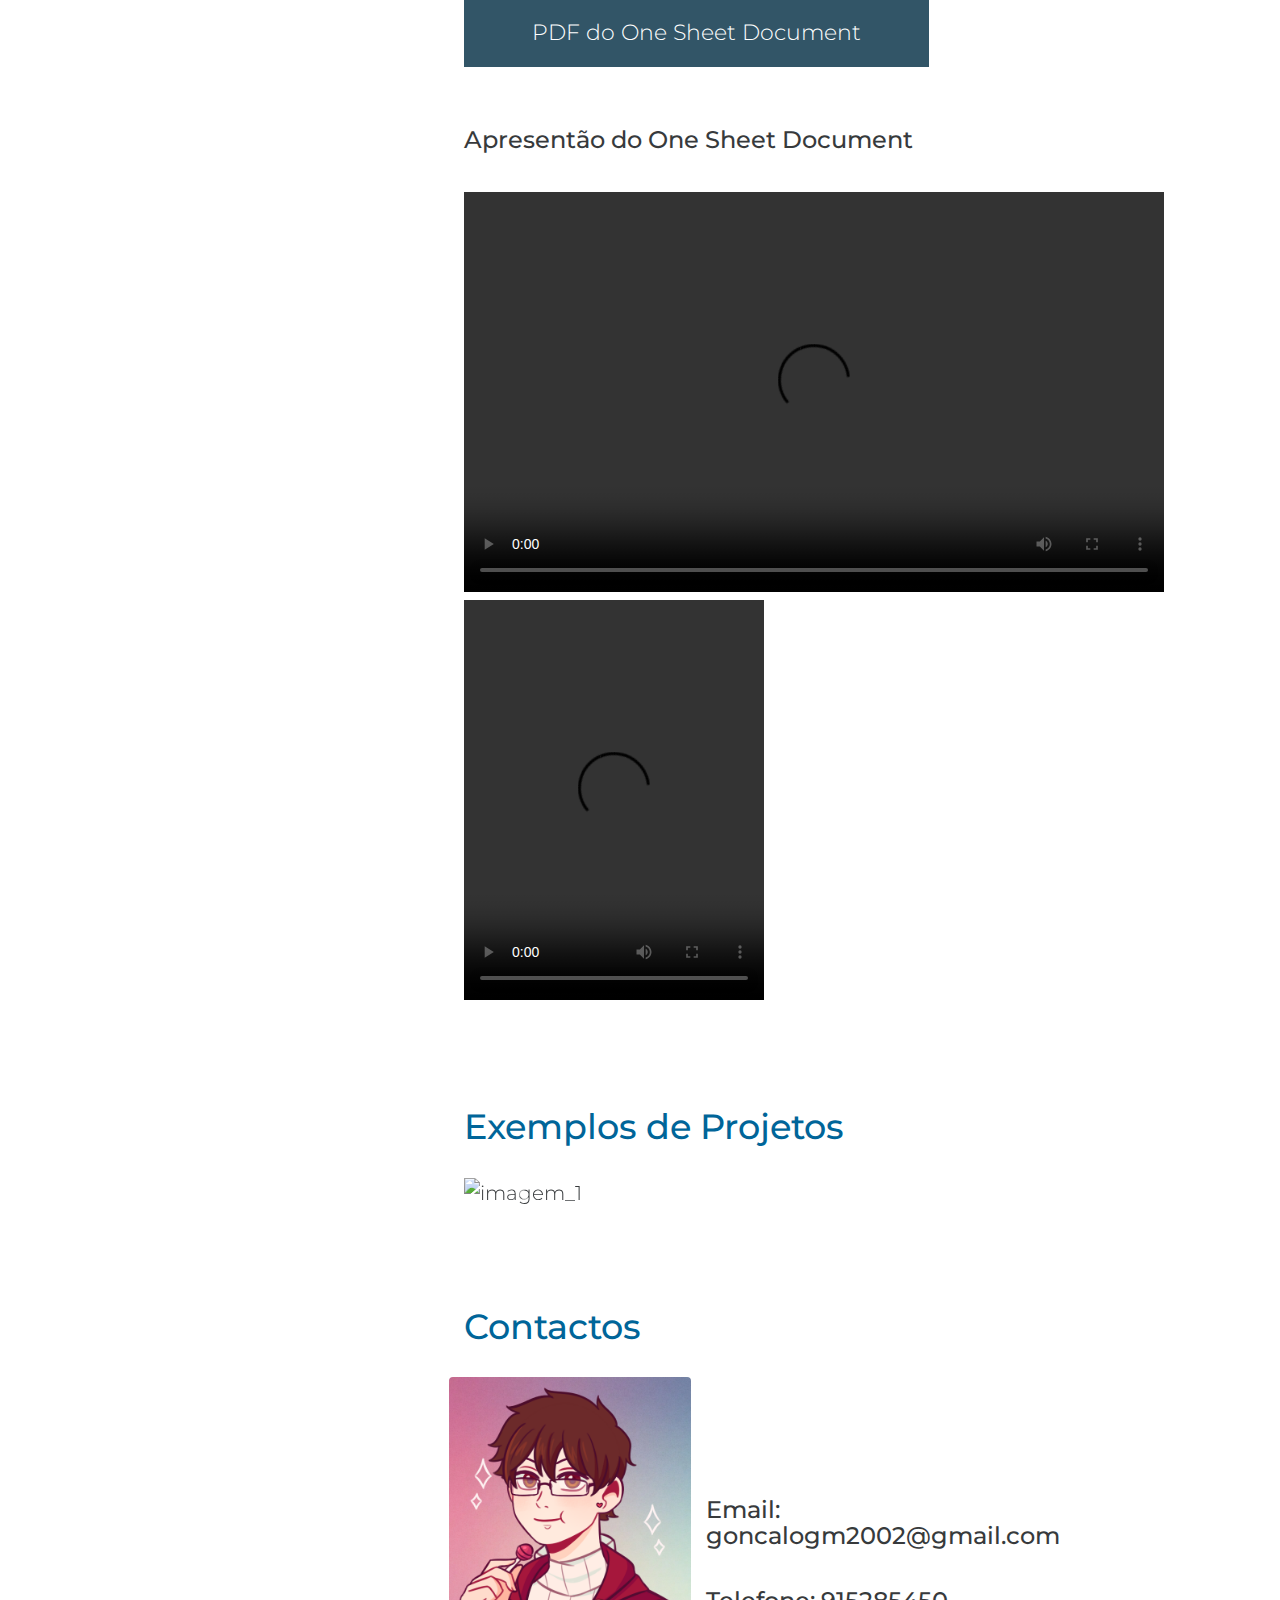
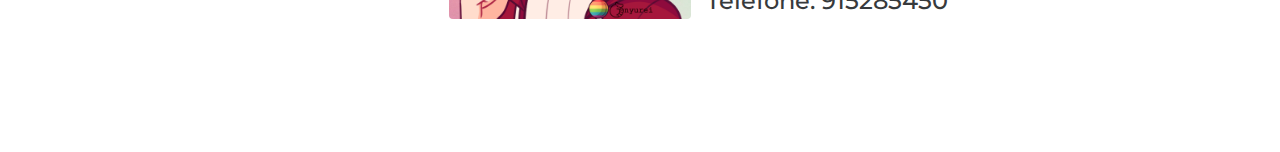
==== commit e7b2fa9a: "..." ====
--- a/Porto_GGM/index.html
+++ b/Porto_GGM/index.html
@@ -34,6 +34,7 @@
                     <div class="tm-blue-bg tm-left-column"> 
 
                        
+                      
 
                         <nav class="tm-main-nav">
                             <ul class="tm-main-nav-ul">
@@ -41,13 +42,13 @@
                                     <a href="#Portofolio" class="tm-nav-item-link">Inicio</a>
                                 </li>
                                 <li class="tm-nav-item">
-                                    <a href="#Apitidões" class="tm-nav-item-link">Apitidões</a>
+                                    <a href="#Apitidoes" class="tm-nav-item-link">Apitidões</a>
                                 </li>
                                 <li class="tm-nav-item">
                                     <a href="#Projetos" class="tm-nav-item-link">Projetos</a>
                                 </li>
                                 <li class="tm-nav-item">
-                                    <a href="#secondgallery" class="tm-nav-item-link">Contactos</a>
+                                    <a href="#Contactos" class="tm-nav-item-link">Contactos</a>
                                 </li>
                             </ul>
                         </nav>                                         
@@ -72,7 +73,7 @@
                             </section>
                             <!-- About section -->
 
-                            <section id="Apitidões" class="tm-section">
+                            <section id="Apitidoes" class="tm-section">
                                 <div class="row">                                                                
                                     <div class="col-lg-11">
                                         <header>
@@ -262,6 +263,10 @@
                                                 
                                             </div>
 
+                                            <div class="carousel-item">
+                                                <img src="Porto_assets/Imagem/Victor_Ae_Gonçalo-Mendonça.gif" alt="New York" width="1100" height="500">
+                                            </div>
+
                                         
 
                                             </div>
@@ -275,25 +280,31 @@
 
                                         </div>
 
+                                        
 
                             </section>
 
 
                            
 
-                            <section id="contact" class="tm-section">
+                            <section id="Contactos" class="tm-section">
                                 <header><h2 class="tm-blue-text tm-section-title tm-margin-b-30">Contactos</h2></header>
 
                                 <div class="row">
-                                    <img class="rounded" src="Porto_assets/Imagem/eu8.png" alt="Gonçalo">
+                                    <img class="rounded" src="Porto_assets/Imagem/eu8.png" alt="Gonçalo"  id="FotoGGM">
                                     
                                     <div class="col-lg-6">
 
                                         
-                                        
-                                        <p> Email: goncalogm2002@gmail.com</p>
-
-                                        <p>Telefone: 915285450</p>
+                                        <br> 
+                                        <br> 
+                                        <br> 
+                                        <br> 
+
+                                        <h4>Email: goncalogm2002@gmail.com</h4>
+                                        <br> 
+
+                                        <h4>Telefone: 915285450</h4>
                                        
                                     </div>
                                 </div>
--- a/Porto_GGM/Porto_assets/css/Porto_style.css
+++ b/Porto_GGM/Porto_assets/css/Porto_style.css
@@ -32,7 +32,7 @@
 .tm-main-nav-ul {
 	display: inline-block;
 	padding-left: 0;
-	padding-top: 25%;
+	padding-top: 40%;
 	
 }
 
@@ -92,9 +92,13 @@
 
  
  
-
-
-
+#FotoGGM{
+
+	float: left;
+	height: 30%;
+	width: 30%;
+
+}
 
 
 
